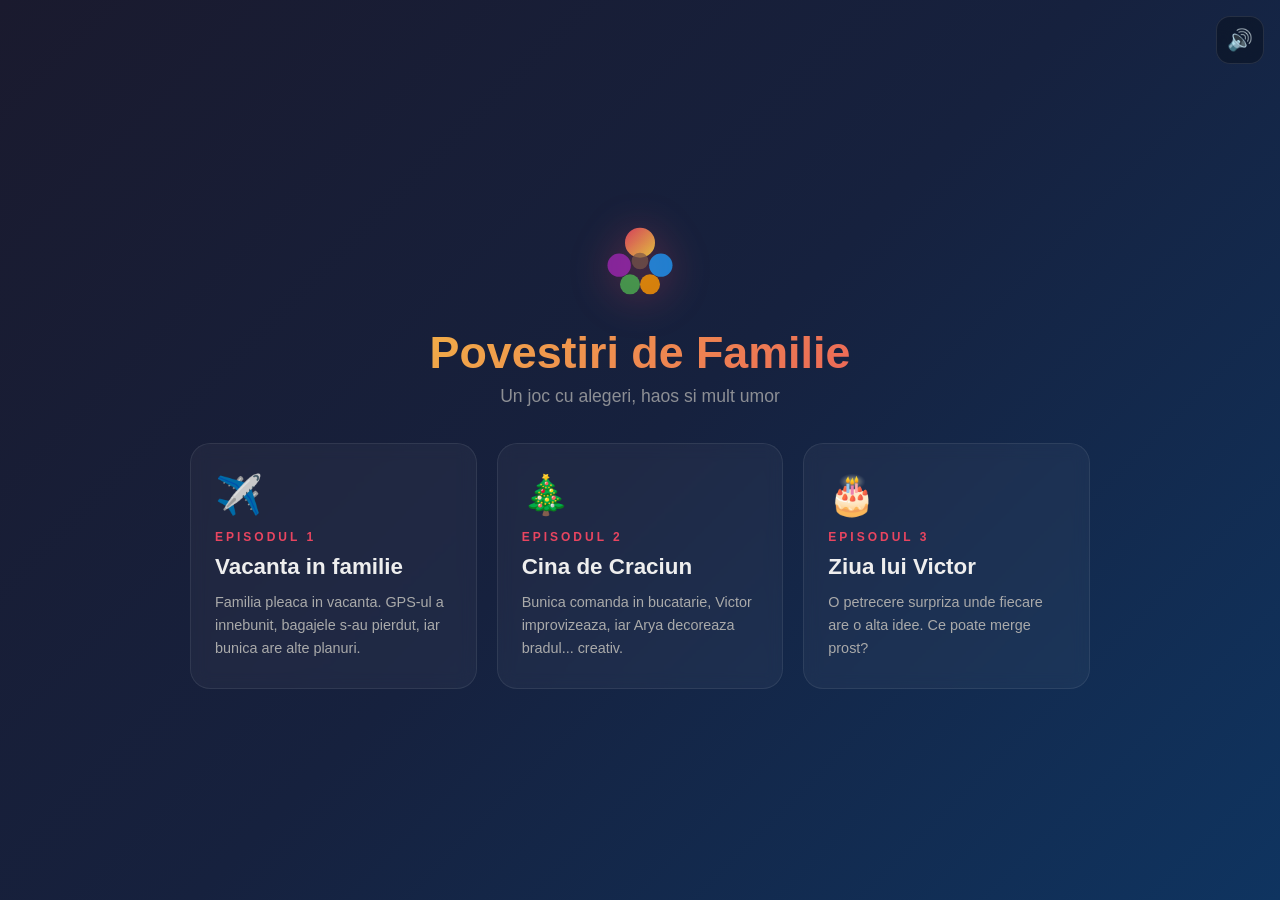
==== index.html @ 25bf32b1 "feat: major UI upgrade - animations, sound effects, particles - Web Audio API sound system (typewrit" ====
<!DOCTYPE html>
<html lang="ro">
<head>
    <meta charset="UTF-8">
    <meta name="viewport" content="width=device-width, initial-scale=1.0, viewport-fit=cover">
    <meta name="apple-mobile-web-app-capable" content="yes">
    <meta name="apple-mobile-web-app-status-bar-style" content="black-translucent">
    <meta name="apple-mobile-web-app-title" content="Povestiri de Familie">
    <meta name="theme-color" content="#1a1a2e">
    <title>Povestiri de Familie</title>
    <link rel="manifest" href="manifest.json">
    <link rel="apple-touch-icon" href="assets/icons/icon-192.png">
    <link rel="stylesheet" href="css/main.css">
    <link rel="stylesheet" href="css/menu.css">
    <link rel="stylesheet" href="css/novel.css">
    <link rel="stylesheet" href="css/transitions.css">
</head>
<body>
    <!-- Particule animate fundal -->
    <canvas id="particles-canvas"></canvas>

    <!-- Ecran: Meniu Principal -->
    <div id="screen-menu" class="screen active">
        <div class="menu-container">
            <div class="logo-area">
                <div class="logo-icon">
                    <svg viewBox="0 0 120 120" class="logo-svg">
                        <defs>
                            <linearGradient id="logoGrad" x1="0%" y1="0%" x2="100%" y2="100%">
                                <stop offset="0%" style="stop-color:#e94560"/>
                                <stop offset="100%" style="stop-color:#f4d03f"/>
                            </linearGradient>
                        </defs>
                        <circle cx="60" cy="38" r="18" fill="url(#logoGrad)" opacity="0.9"/>
                        <circle cx="35" cy="65" r="14" fill="#9C27B0" opacity="0.8"/>
                        <circle cx="85" cy="65" r="14" fill="#2196F3" opacity="0.8"/>
                        <circle cx="48" cy="88" r="12" fill="#4CAF50" opacity="0.8"/>
                        <circle cx="72" cy="88" r="12" fill="#FF9800" opacity="0.8"/>
                        <circle cx="60" cy="60" r="10" fill="#795548" opacity="0.7"/>
                    </svg>
                </div>
                <h1 class="game-title">Povestiri de Familie</h1>
                <p class="game-subtitle">Un joc cu alegeri, haos si mult umor</p>
            </div>
            <div class="episode-grid" id="episode-grid"></div>
            <button id="btn-sound-toggle" class="sound-toggle" aria-label="Sunet on/off">
                <span class="sound-on">&#128266;</span>
                <span class="sound-off" style="display:none">&#128263;</span>
            </button>
        </div>
    </div>

    <!-- Ecran: Joc Visual Novel -->
    <div id="screen-game" class="screen">
        <div id="game-container">
            <div id="bg-layer"></div>
            <div id="bg-layer-next"></div>
            <div id="bg-particles"></div>
            <div id="characters-layer">
                <div id="character-left" class="character-portrait"></div>
                <div id="character-right" class="character-portrait"></div>
            </div>
            <div id="dialogue-box">
                <div id="dialogue-inner">
                    <div id="speaker-name"></div>
                    <div id="dialogue-text"></div>
                    <div id="tap-indicator">
                        <span class="tap-arrow">&#9660;</span> Apasa pentru a continua
                    </div>
                    <div id="choices-container"></div>
                </div>
            </div>
            <button id="btn-menu" class="btn-overlay" aria-label="Inapoi la meniu">
                <svg viewBox="0 0 24 24" width="22" height="22" fill="white">
                    <path d="M3 18h18v-2H3v2zm0-5h18v-2H3v2zm0-7v2h18V6H3z"/>
                </svg>
            </button>
        </div>
    </div>

    <!-- Ecran: Final Episod -->
    <div id="screen-ending" class="screen">
        <div class="ending-container">
            <div id="ending-confetti"></div>
            <div id="ending-badge"></div>
            <h2 id="ending-title"></h2>
            <p id="ending-description"></p>
            <div class="ending-stats" id="ending-stats"></div>
            <div class="ending-buttons">
                <button id="btn-replay" class="btn-primary btn-glow">Joaca din nou</button>
                <button id="btn-back-menu" class="btn-secondary">Inapoi la meniu</button>
            </div>
        </div>
    </div>

    <script src="js/sound.js"></script>
    <script src="js/particles.js"></script>
    <script src="js/characters.js"></script>
    <script src="js/engine.js"></script>
    <script src="js/ui.js"></script>
    <script src="js/save.js"></script>
    <script src="js/app.js"></script>
</body>
</html>
---- css/main.css ----
*, *::before, *::after {
    margin: 0;
    padding: 0;
    box-sizing: border-box;
}

:root {
    --color-bg: #1a1a2e;
    --color-surface: #16213e;
    --color-accent: #e94560;
    --color-text: #eee;
    --color-text-dim: #aaa;
    --color-gold: #f4d03f;
    --safe-top: env(safe-area-inset-top, 0px);
    --safe-bottom: env(safe-area-inset-bottom, 0px);
    --safe-left: env(safe-area-inset-left, 0px);
    --safe-right: env(safe-area-inset-right, 0px);
}

html, body {
    width: 100%;
    height: 100%;
    overflow: hidden;
    font-family: -apple-system, BlinkMacSystemFont, 'Segoe UI', Roboto, sans-serif;
    background: var(--color-bg);
    color: var(--color-text);
    -webkit-touch-callout: none;
    -webkit-user-select: none;
    user-select: none;
    touch-action: manipulation;
}

#particles-canvas {
    position: fixed;
    top: 0;
    left: 0;
    width: 100%;
    height: 100%;
    pointer-events: none;
    z-index: 0;
}

.screen {
    display: none;
    position: fixed;
    top: 0;
    left: 0;
    width: 100%;
    height: 100%;
    z-index: 1;
}

.screen.active {
    display: flex;
}

.btn-primary {
    background: linear-gradient(135deg, var(--color-accent), #c0392b);
    color: white;
    border: none;
    padding: 16px 40px;
    border-radius: 14px;
    font-size: 1.1rem;
    font-weight: 600;
    cursor: pointer;
    touch-action: manipulation;
    transition: transform 0.2s cubic-bezier(0.34, 1.56, 0.64, 1), box-shadow 0.2s;
    min-height: 52px;
    box-shadow: 0 4px 15px rgba(233, 69, 96, 0.3);
    position: relative;
    overflow: hidden;
}

.btn-primary::after {
    content: '';
    position: absolute;
    top: -50%;
    left: -50%;
    width: 200%;
    height: 200%;
    background: linear-gradient(45deg, transparent 40%, rgba(255,255,255,0.15) 50%, transparent 60%);
    transition: transform 0.5s;
    transform: translateX(-100%);
}

.btn-primary:active {
    transform: scale(0.95);
    box-shadow: 0 2px 8px rgba(233, 69, 96, 0.4);
}

.btn-primary:active::after {
    transform: translateX(100%);
}

.btn-glow {
    animation: btnGlow 2s ease-in-out infinite;
}

@keyframes btnGlow {
    0%, 100% { box-shadow: 0 4px 15px rgba(233, 69, 96, 0.3); }
    50% { box-shadow: 0 4px 30px rgba(233, 69, 96, 0.6), 0 0 60px rgba(233, 69, 96, 0.2); }
}

.btn-secondary {
    background: rgba(255, 255, 255, 0.05);
    color: var(--color-text-dim);
    border: 2px solid rgba(255, 255, 255, 0.15);
    padding: 14px 36px;
    border-radius: 14px;
    font-size: 1rem;
    cursor: pointer;
    touch-action: manipulation;
    transition: transform 0.2s, background 0.2s, border-color 0.2s;
    min-height: 52px;
    backdrop-filter: blur(4px);
    -webkit-backdrop-filter: blur(4px);
}

.btn-secondary:active {
    transform: scale(0.95);
    background: rgba(255, 255, 255, 0.1);
    border-color: rgba(255, 255, 255, 0.3);
}

.btn-overlay {
    position: absolute;
    top: calc(16px + var(--safe-top));
    left: calc(16px + var(--safe-left));
    background: rgba(0, 0, 0, 0.4);
    color: white;
    border: 1px solid rgba(255, 255, 255, 0.1);
    width: 48px;
    height: 48px;
    border-radius: 14px;
    display: flex;
    align-items: center;
    justify-content: center;
    cursor: pointer;
    touch-action: manipulation;
    z-index: 100;
    backdrop-filter: blur(12px);
    -webkit-backdrop-filter: blur(12px);
    transition: transform 0.2s, background 0.2s;
}

.btn-overlay:active {
    transform: scale(0.9);
    background: rgba(0, 0, 0, 0.6);
}

.sound-toggle {
    position: fixed;
    top: calc(16px + var(--safe-top));
    right: calc(16px + var(--safe-right));
    background: rgba(0, 0, 0, 0.3);
    border: 1px solid rgba(255, 255, 255, 0.1);
    color: white;
    width: 48px;
    height: 48px;
    border-radius: 14px;
    font-size: 1.3rem;
    cursor: pointer;
    touch-action: manipulation;
    z-index: 200;
    backdrop-filter: blur(12px);
    -webkit-backdrop-filter: blur(12px);
    transition: transform 0.2s;
    display: flex;
    align-items: center;
    justify-content: center;
}

.sound-toggle:active {
    transform: scale(0.9);
}
---- css/menu.css ----
#screen-menu {
    align-items: center;
    justify-content: center;
    background: linear-gradient(135deg, #1a1a2e 0%, #16213e 50%, #0f3460 100%);
    padding: var(--safe-top) var(--safe-right) var(--safe-bottom) var(--safe-left);
    overflow-y: auto;
}

.menu-container {
    text-align: center;
    width: 100%;
    max-width: 960px;
    padding: 30px 20px;
}

.logo-area {
    margin-bottom: 36px;
}

.logo-icon {
    width: 100px;
    height: 100px;
    margin: 0 auto 16px;
    animation: logoFloat 4s ease-in-out infinite;
}

.logo-svg {
    width: 100%;
    height: 100%;
    filter: drop-shadow(0 4px 20px rgba(233, 69, 96, 0.4));
}

.logo-svg circle {
    animation: logoPulse 3s ease-in-out infinite;
}

.logo-svg circle:nth-child(2) { animation-delay: 0.3s; }
.logo-svg circle:nth-child(3) { animation-delay: 0.6s; }
.logo-svg circle:nth-child(4) { animation-delay: 0.9s; }
.logo-svg circle:nth-child(5) { animation-delay: 1.2s; }
.logo-svg circle:nth-child(6) { animation-delay: 1.5s; }

@keyframes logoFloat {
    0%, 100% { transform: translateY(0); }
    50% { transform: translateY(-8px); }
}

@keyframes logoPulse {
    0%, 100% { transform: scale(1); }
    50% { transform: scale(1.08); }
}

.game-title {
    font-size: 2.8rem;
    font-weight: 800;
    background: linear-gradient(135deg, var(--color-gold), var(--color-accent), #ff6b9d);
    background-size: 200% 200%;
    -webkit-background-clip: text;
    -webkit-text-fill-color: transparent;
    background-clip: text;
    margin-bottom: 8px;
    animation: titleShimmer 4s ease-in-out infinite;
}

@keyframes titleShimmer {
    0%, 100% { background-position: 0% 50%; }
    50% { background-position: 100% 50%; }
}

.game-subtitle {
    color: var(--color-text-dim);
    font-size: 1.1rem;
    margin-bottom: 0;
    opacity: 0.8;
}

.episode-grid {
    display: grid;
    grid-template-columns: repeat(auto-fit, minmax(270px, 1fr));
    gap: 20px;
    padding: 0 10px;
}

.episode-card {
    background: rgba(255, 255, 255, 0.04);
    border: 1px solid rgba(255, 255, 255, 0.08);
    border-radius: 20px;
    padding: 28px 24px;
    text-align: left;
    cursor: pointer;
    touch-action: manipulation;
    transition: transform 0.3s cubic-bezier(0.34, 1.56, 0.64, 1),
                border-color 0.3s, background 0.3s, box-shadow 0.3s;
    position: relative;
    overflow: hidden;
    backdrop-filter: blur(8px);
    -webkit-backdrop-filter: blur(8px);
}

.episode-card::before {
    content: '';
    position: absolute;
    top: 0;
    left: 0;
    right: 0;
    height: 3px;
    background: linear-gradient(90deg, var(--color-accent), var(--color-gold));
    opacity: 0;
    transition: opacity 0.3s;
}

.episode-card:active {
    transform: scale(0.97);
}

.episode-card:hover {
    border-color: rgba(233, 69, 96, 0.4);
    background: rgba(255, 255, 255, 0.08);
    box-shadow: 0 8px 32px rgba(233, 69, 96, 0.15);
}

.episode-card:hover::before {
    opacity: 1;
}

.episode-card .episode-icon {
    font-size: 2.4rem;
    margin-bottom: 12px;
    display: block;
}

.episode-card .episode-number {
    font-size: 0.75rem;
    text-transform: uppercase;
    letter-spacing: 3px;
    color: var(--color-accent);
    margin-bottom: 8px;
    font-weight: 600;
}

.episode-card .episode-title {
    font-size: 1.4rem;
    font-weight: 700;
    margin-bottom: 10px;
    line-height: 1.3;
}

.episode-card .episode-desc {
    font-size: 0.9rem;
    color: var(--color-text-dim);
    line-height: 1.6;
}

.episode-card .episode-status {
    margin-top: 16px;
    font-size: 0.85rem;
    font-weight: 600;
    display: flex;
    align-items: center;
    gap: 6px;
}

.episode-card .episode-status.continue {
    color: var(--color-accent);
}

.episode-card .episode-status.completed {
    color: var(--color-gold);
}

.episode-card.completed {
    border-color: rgba(244, 208, 63, 0.2);
}

.episode-card.completed::before {
    opacity: 0.5;
    background: linear-gradient(90deg, var(--color-gold), #27ae60);
}
---- css/novel.css ----
#screen-game {
    display: none;
}

#screen-game.active {
    display: block;
}

#game-container {
    position: relative;
    width: 100%;
    height: 100%;
    overflow: hidden;
}

/* Background layers */
#bg-layer, #bg-layer-next {
    position: absolute;
    top: 0;
    left: 0;
    width: 100%;
    height: 100%;
    transition: opacity 0.8s ease;
}

#bg-layer-next {
    opacity: 0;
}

#bg-particles {
    position: absolute;
    top: 0;
    left: 0;
    width: 100%;
    height: 100%;
    pointer-events: none;
    overflow: hidden;
}

.bg-particle {
    position: absolute;
    border-radius: 50%;
    background: rgba(255, 255, 255, 0.08);
    animation: floatParticle linear infinite;
}

@keyframes floatParticle {
    0% { transform: translateY(100vh) rotate(0deg); opacity: 0; }
    10% { opacity: 1; }
    90% { opacity: 1; }
    100% { transform: translateY(-20vh) rotate(360deg); opacity: 0; }
}

/* Characters */
#characters-layer {
    position: absolute;
    top: 0;
    left: 0;
    width: 100%;
    height: 60%;
    display: flex;
    align-items: flex-end;
    justify-content: center;
    gap: 50px;
    padding: 0 60px;
    padding-top: var(--safe-top);
}

.character-portrait {
    display: flex;
    flex-direction: column;
    align-items: center;
    gap: 10px;
    opacity: 0;
    transform: translateY(30px) scale(0.9);
    transition: opacity 0.5s ease, transform 0.5s cubic-bezier(0.34, 1.56, 0.64, 1);
}

.character-portrait.visible {
    opacity: 1;
    transform: translateY(0) scale(1);
}

.character-portrait.speaking {
    animation: speakBounce 0.4s ease;
}

@keyframes speakBounce {
    0%, 100% { transform: translateY(0) scale(1); }
    50% { transform: translateY(-8px) scale(1.05); }
}

.character-portrait .avatar {
    width: 110px;
    height: 110px;
    border-radius: 50%;
    display: flex;
    align-items: center;
    justify-content: center;
    font-size: 3.5rem;
    border: 4px solid rgba(255, 255, 255, 0.3);
    background: rgba(0, 0, 0, 0.3);
    backdrop-filter: blur(12px);
    -webkit-backdrop-filter: blur(12px);
    box-shadow: 0 8px 32px rgba(0, 0, 0, 0.3);
    transition: border-color 0.3s, box-shadow 0.3s, transform 0.3s;
    position: relative;
}

.character-portrait .avatar::after {
    content: '';
    position: absolute;
    inset: -6px;
    border-radius: 50%;
    border: 2px solid transparent;
    transition: border-color 0.3s;
}

.character-portrait.active-speaker .avatar {
    border-color: var(--speaker-color, #e94560);
    box-shadow: 0 8px 32px rgba(0, 0, 0, 0.3),
                0 0 20px var(--speaker-glow, rgba(233, 69, 96, 0.3));
    transform: scale(1.08);
}

.character-portrait.active-speaker .avatar::after {
    border-color: var(--speaker-color, #e94560);
    animation: speakerRing 2s ease-in-out infinite;
}

@keyframes speakerRing {
    0%, 100% { transform: scale(1); opacity: 0.5; }
    50% { transform: scale(1.1); opacity: 0.2; }
}

.character-portrait .char-name {
    font-size: 0.8rem;
    font-weight: 700;
    color: rgba(255, 255, 255, 0.9);
    text-shadow: 0 2px 8px rgba(0, 0, 0, 0.8);
    padding: 3px 10px;
    border-radius: 8px;
    background: rgba(0, 0, 0, 0.3);
    backdrop-filter: blur(4px);
    -webkit-backdrop-filter: blur(4px);
}

/* Dialogue Box */
#dialogue-box {
    position: absolute;
    bottom: 0;
    left: 0;
    width: 100%;
    min-height: 32%;
    background: linear-gradient(180deg,
        rgba(0, 0, 0, 0) 0%,
        rgba(10, 10, 30, 0.8) 12%,
        rgba(10, 10, 30, 0.95) 100%);
    padding: 40px 0 0 0;
    display: flex;
    flex-direction: column;
    justify-content: flex-end;
}

#dialogue-inner {
    padding: 0 40px calc(28px + var(--safe-bottom)) 40px;
}

#speaker-name {
    display: inline-block;
    padding: 8px 18px;
    border-radius: 10px 10px 10px 2px;
    font-size: 0.95rem;
    font-weight: 700;
    margin-bottom: 14px;
    align-self: flex-start;
    letter-spacing: 0.5px;
    box-shadow: 0 4px 12px rgba(0, 0, 0, 0.3);
    animation: speakerAppear 0.3s cubic-bezier(0.34, 1.56, 0.64, 1);
}

@keyframes speakerAppear {
    from { transform: translateX(-10px) scale(0.9); opacity: 0; }
    to { transform: translateX(0) scale(1); opacity: 1; }
}

#dialogue-text {
    font-size: 1.2rem;
    line-height: 1.8;
    color: var(--color-text);
    min-height: 3.5em;
    cursor: pointer;
    text-shadow: 0 1px 2px rgba(0, 0, 0, 0.3);
}

#tap-indicator {
    font-size: 0.8rem;
    color: rgba(255, 255, 255, 0.35);
    margin-top: 14px;
    display: flex;
    align-items: center;
    gap: 6px;
}

.tap-arrow {
    animation: tapBounce 1.5s ease-in-out infinite;
    display: inline-block;
}

@keyframes tapBounce {
    0%, 100% { transform: translateY(0); }
    50% { transform: translateY(4px); }
}

#tap-indicator.hidden {
    display: none;
}

/* Choices */
#choices-container {
    display: flex;
    flex-direction: column;
    gap: 12px;
    margin-top: 18px;
}

#choices-container.hidden {
    display: none;
}

.choice-btn {
    background: rgba(233, 69, 96, 0.08);
    border: 2px solid rgba(233, 69, 96, 0.4);
    color: var(--color-text);
    padding: 16px 22px;
    border-radius: 14px;
    font-size: 1rem;
    text-align: left;
    cursor: pointer;
    touch-action: manipulation;
    transition: all 0.3s cubic-bezier(0.34, 1.56, 0.64, 1);
    min-height: 52px;
    line-height: 1.5;
    position: relative;
    overflow: hidden;
    backdrop-filter: blur(4px);
    -webkit-backdrop-filter: blur(4px);
}

.choice-btn::before {
    content: '';
    position: absolute;
    left: 0;
    top: 0;
    bottom: 0;
    width: 3px;
    background: var(--color-accent);
    transform: scaleY(0);
    transition: transform 0.3s;
}

.choice-btn:active {
    background: rgba(233, 69, 96, 0.25);
    border-color: var(--color-accent);
    transform: scale(0.98);
}

.choice-btn:active::before {
    transform: scaleY(1);
}

/* Ending Screen */
#screen-ending {
    align-items: center;
    justify-content: center;
    background: linear-gradient(135deg, #1a1a2e 0%, #0f3460 100%);
    padding: var(--safe-top) var(--safe-right) var(--safe-bottom) var(--safe-left);
}

.ending-container {
    text-align: center;
    padding: 40px;
    max-width: 600px;
    position: relative;
}

#ending-confetti {
    position: fixed;
    top: 0;
    left: 0;
    width: 100%;
    height: 100%;
    pointer-events: none;
    z-index: 0;
    overflow: hidden;
}

.confetti-piece {
    position: absolute;
    top: -10px;
    width: 10px;
    height: 10px;
    border-radius: 2px;
    animation: confettiFall linear forwards;
}

@keyframes confettiFall {
    0% { transform: translateY(-10px) rotate(0deg); opacity: 1; }
    100% { transform: translateY(100vh) rotate(720deg); opacity: 0; }
}

#ending-badge {
    font-size: 5rem;
    margin-bottom: 24px;
    animation: badgePop 0.6s cubic-bezier(0.34, 1.56, 0.64, 1) forwards;
    opacity: 0;
}

@keyframes badgePop {
    from { transform: scale(0) rotate(-20deg); opacity: 0; }
    to { transform: scale(1) rotate(0deg); opacity: 1; }
}

#ending-title {
    font-size: 2.2rem;
    font-weight: 800;
    background: linear-gradient(135deg, var(--color-gold), #f39c12);
    -webkit-background-clip: text;
    -webkit-text-fill-color: transparent;
    background-clip: text;
    margin-bottom: 18px;
    animation: fadeSlideUp 0.5s ease 0.3s forwards;
    opacity: 0;
}

#ending-description {
    font-size: 1.1rem;
    line-height: 1.8;
    color: var(--color-text-dim);
    margin-bottom: 28px;
    animation: fadeSlideUp 0.5s ease 0.5s forwards;
    opacity: 0;
}

.ending-stats {
    display: flex;
    justify-content: center;
    gap: 24px;
    margin-bottom: 32px;
    animation: fadeSlideUp 0.5s ease 0.6s forwards;
    opacity: 0;
}

.stat-item {
    text-align: center;
    padding: 12px 20px;
    background: rgba(255, 255, 255, 0.05);
    border-radius: 12px;
    border: 1px solid rgba(255, 255, 255, 0.08);
}

.stat-value {
    font-size: 1.8rem;
    font-weight: 800;
    color: var(--color-gold);
}

.stat-label {
    font-size: 0.75rem;
    color: var(--color-text-dim);
    text-transform: uppercase;
    letter-spacing: 1px;
    margin-top: 4px;
}

@keyframes fadeSlideUp {
    from { transform: translateY(20px); opacity: 0; }
    to { transform: translateY(0); opacity: 1; }
}

.ending-buttons {
    display: flex;
    gap: 16px;
    justify-content: center;
    flex-wrap: wrap;
    animation: fadeSlideUp 0.5s ease 0.7s forwards;
    opacity: 0;
}

/* Responsive - Portrait */
@media (orientation: portrait) {
    #characters-layer {
        height: 50%;
        gap: 24px;
        padding: 0 30px;
    }

    .character-portrait .avatar {
        width: 85px;
        height: 85px;
        font-size: 2.6rem;
    }

    #dialogue-box {
        min-height: 40%;
    }

    #dialogue-inner {
        padding: 0 24px calc(24px + var(--safe-bottom)) 24px;
    }

    #dialogue-text {
        font-size: 1.05rem;
    }

    .game-title {
        font-size: 2.2rem;
    }

    .logo-icon {
        width: 80px;
        height: 80px;
    }
}

@keyframes pulse {
    0%, 100% { opacity: 0.4; }
    50% { opacity: 0.8; }
}
---- css/transitions.css ----
/* Scene transitions */
.fade-in {
    animation: fadeIn 0.5s ease forwards;
}

.fade-out {
    animation: fadeOut 0.4s ease forwards;
}

.slide-in-left {
    animation: slideInLeft 0.5s cubic-bezier(0.34, 1.56, 0.64, 1) forwards;
}

.slide-in-right {
    animation: slideInRight 0.5s cubic-bezier(0.34, 1.56, 0.64, 1) forwards;
}

.pop-in {
    animation: popIn 0.4s cubic-bezier(0.34, 1.56, 0.64, 1) forwards;
}

.choice-appear {
    opacity: 0;
    transform: translateX(-20px);
    animation: choiceSlideIn 0.4s cubic-bezier(0.34, 1.56, 0.64, 1) forwards;
}

.choice-appear:nth-child(1) { animation-delay: 0.08s; }
.choice-appear:nth-child(2) { animation-delay: 0.18s; }
.choice-appear:nth-child(3) { animation-delay: 0.28s; }

@keyframes fadeIn {
    from { opacity: 0; }
    to { opacity: 1; }
}

@keyframes fadeOut {
    from { opacity: 1; }
    to { opacity: 0; }
}

@keyframes slideInLeft {
    from { opacity: 0; transform: translateX(-50px); }
    to { opacity: 1; transform: translateX(0); }
}

@keyframes slideInRight {
    from { opacity: 0; transform: translateX(50px); }
    to { opacity: 1; transform: translateX(0); }
}

@keyframes popIn {
    from { opacity: 0; transform: scale(0.7); }
    to { opacity: 1; transform: scale(1); }
}

@keyframes choiceSlideIn {
    from { opacity: 0; transform: translateX(-20px); }
    to { opacity: 1; transform: translateX(0); }
}

/* Screen transitions */
.screen-enter {
    animation: screenEnter 0.5s cubic-bezier(0.16, 1, 0.3, 1) forwards;
}

.screen-exit {
    animation: screenExit 0.3s ease forwards;
}

@keyframes screenEnter {
    from { opacity: 0; transform: scale(0.95); }
    to { opacity: 1; transform: scale(1); }
}

@keyframes screenExit {
    from { opacity: 1; transform: scale(1); }
    to { opacity: 0; transform: scale(0.95); }
}

/* Shake animation for funny moments */
.shake {
    animation: shake 0.5s ease-in-out;
}

@keyframes shake {
    0%, 100% { transform: translateX(0); }
    20% { transform: translateX(-6px) rotate(-1deg); }
    40% { transform: translateX(6px) rotate(1deg); }
    60% { transform: translateX(-4px) rotate(-0.5deg); }
    80% { transform: translateX(4px) rotate(0.5deg); }
}
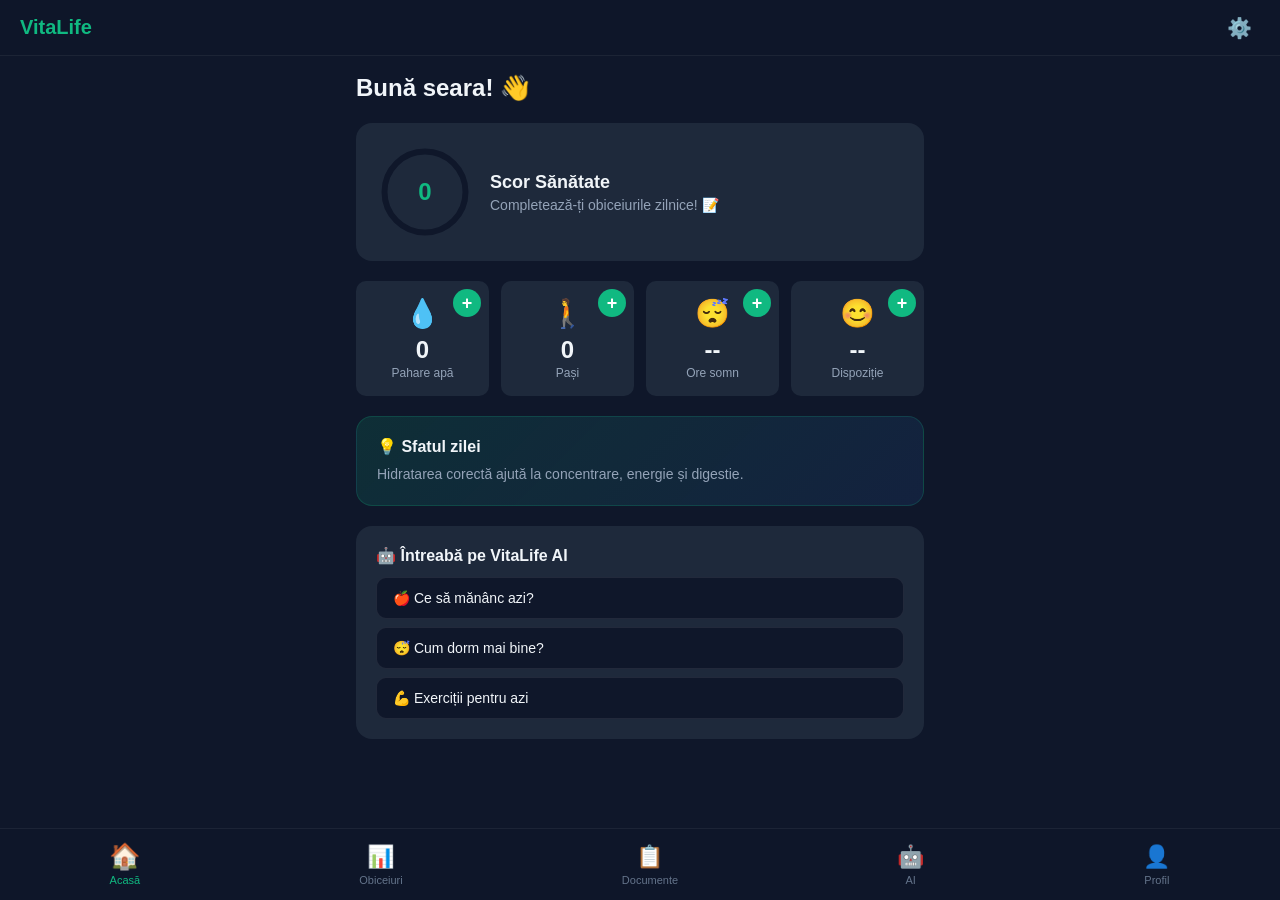
==== commit d9e79cf5: "feat: replace story game with VitaLife health PWA Complete rewrite: personal health app with AI advi" ====
--- a/index.html
+++ b/index.html
@@ -2,103 +2,470 @@
 <html lang="ro">
 <head>
     <meta charset="UTF-8">
-    <meta name="viewport" content="width=device-width, initial-scale=1.0, viewport-fit=cover">
+    <meta name="viewport" content="width=device-width, initial-scale=1.0, user-scalable=no">
+    <meta name="theme-color" content="#10b981">
     <meta name="apple-mobile-web-app-capable" content="yes">
     <meta name="apple-mobile-web-app-status-bar-style" content="black-translucent">
-    <meta name="apple-mobile-web-app-title" content="Povestiri de Familie">
-    <meta name="theme-color" content="#1a1a2e">
-    <title>Povestiri de Familie</title>
+    <title>VitaLife - Sănătatea Ta</title>
     <link rel="manifest" href="manifest.json">
-    <link rel="apple-touch-icon" href="assets/icons/icon-192.png">
-    <link rel="stylesheet" href="css/main.css">
-    <link rel="stylesheet" href="css/menu.css">
-    <link rel="stylesheet" href="css/novel.css">
-    <link rel="stylesheet" href="css/transitions.css">
+    <link rel="icon" type="image/svg+xml" href="assets/icon.svg">
+    <link rel="apple-touch-icon" href="assets/icon-192.png">
+    <link rel="stylesheet" href="css/style.css">
 </head>
 <body>
-    <!-- Particule animate fundal -->
-    <canvas id="particles-canvas"></canvas>
-
-    <!-- Ecran: Meniu Principal -->
-    <div id="screen-menu" class="screen active">
-        <div class="menu-container">
-            <div class="logo-area">
-                <div class="logo-icon">
-                    <svg viewBox="0 0 120 120" class="logo-svg">
-                        <defs>
-                            <linearGradient id="logoGrad" x1="0%" y1="0%" x2="100%" y2="100%">
-                                <stop offset="0%" style="stop-color:#e94560"/>
-                                <stop offset="100%" style="stop-color:#f4d03f"/>
-                            </linearGradient>
-                        </defs>
-                        <circle cx="60" cy="38" r="18" fill="url(#logoGrad)" opacity="0.9"/>
-                        <circle cx="35" cy="65" r="14" fill="#9C27B0" opacity="0.8"/>
-                        <circle cx="85" cy="65" r="14" fill="#2196F3" opacity="0.8"/>
-                        <circle cx="48" cy="88" r="12" fill="#4CAF50" opacity="0.8"/>
-                        <circle cx="72" cy="88" r="12" fill="#FF9800" opacity="0.8"/>
-                        <circle cx="60" cy="60" r="10" fill="#795548" opacity="0.7"/>
-                    </svg>
-                </div>
-                <h1 class="game-title">Povestiri de Familie</h1>
-                <p class="game-subtitle">Un joc cu alegeri, haos si mult umor</p>
-            </div>
-            <div class="episode-grid" id="episode-grid"></div>
-            <button id="btn-sound-toggle" class="sound-toggle" aria-label="Sunet on/off">
-                <span class="sound-on">&#128266;</span>
-                <span class="sound-off" style="display:none">&#128263;</span>
-            </button>
+    <!-- Splash Screen -->
+    <div id="splash" class="splash">
+        <div class="splash-content">
+            <div class="splash-icon">🌿</div>
+            <h1>VitaLife</h1>
+            <p>Sănătatea ta, în mâinile tale</p>
+            <div class="loader"></div>
         </div>
     </div>
 
-    <!-- Ecran: Joc Visual Novel -->
-    <div id="screen-game" class="screen">
-        <div id="game-container">
-            <div id="bg-layer"></div>
-            <div id="bg-layer-next"></div>
-            <div id="bg-particles"></div>
-            <div id="characters-layer">
-                <div id="character-left" class="character-portrait"></div>
-                <div id="character-right" class="character-portrait"></div>
-            </div>
-            <div id="dialogue-box">
-                <div id="dialogue-inner">
-                    <div id="speaker-name"></div>
-                    <div id="dialogue-text"></div>
-                    <div id="tap-indicator">
-                        <span class="tap-arrow">&#9660;</span> Apasa pentru a continua
-                    </div>
-                    <div id="choices-container"></div>
-                </div>
-            </div>
-            <button id="btn-menu" class="btn-overlay" aria-label="Inapoi la meniu">
-                <svg viewBox="0 0 24 24" width="22" height="22" fill="white">
-                    <path d="M3 18h18v-2H3v2zm0-5h18v-2H3v2zm0-7v2h18V6H3z"/>
-                </svg>
-            </button>
-        </div>
-    </div>
-
-    <!-- Ecran: Final Episod -->
-    <div id="screen-ending" class="screen">
-        <div class="ending-container">
-            <div id="ending-confetti"></div>
-            <div id="ending-badge"></div>
-            <h2 id="ending-title"></h2>
-            <p id="ending-description"></p>
-            <div class="ending-stats" id="ending-stats"></div>
-            <div class="ending-buttons">
-                <button id="btn-replay" class="btn-primary btn-glow">Joaca din nou</button>
-                <button id="btn-back-menu" class="btn-secondary">Inapoi la meniu</button>
+    <!-- Main App -->
+    <div id="app" class="app hidden">
+        <!-- Header -->
+        <header class="header">
+            <h1 id="page-title">VitaLife</h1>
+            <button id="settings-btn" class="icon-btn" aria-label="Setări">⚙️</button>
+        </header>
+
+        <!-- Pages -->
+        <main id="main-content" class="main-content">
+
+            <!-- Dashboard -->
+            <section id="page-dashboard" class="page active">
+                <div class="greeting" id="greeting"></div>
+
+                <div class="health-score-card" id="health-score-card">
+                    <div class="score-circle">
+                        <svg viewBox="0 0 120 120">
+                            <circle cx="60" cy="60" r="54" class="score-bg"/>
+                            <circle cx="60" cy="60" r="54" class="score-fill" id="score-circle"/>
+                        </svg>
+                        <span class="score-value" id="score-value">--</span>
+                    </div>
+                    <div class="score-info">
+                        <h3>Scor Sănătate</h3>
+                        <p id="score-message">Completează-ți profilul pentru a primi scorul</p>
+                    </div>
+                </div>
+
+                <div class="quick-stats" id="quick-stats">
+                    <div class="stat-card" data-type="water">
+                        <span class="stat-icon">💧</span>
+                        <span class="stat-value" id="stat-water">0</span>
+                        <span class="stat-label">Pahare apă</span>
+                        <button class="stat-add" data-action="add-water">+</button>
+                    </div>
+                    <div class="stat-card" data-type="steps">
+                        <span class="stat-icon">🚶</span>
+                        <span class="stat-value" id="stat-steps">0</span>
+                        <span class="stat-label">Pași</span>
+                        <button class="stat-add" data-action="add-steps">+</button>
+                    </div>
+                    <div class="stat-card" data-type="sleep">
+                        <span class="stat-icon">😴</span>
+                        <span class="stat-value" id="stat-sleep">--</span>
+                        <span class="stat-label">Ore somn</span>
+                        <button class="stat-add" data-action="add-sleep">+</button>
+                    </div>
+                    <div class="stat-card" data-type="mood">
+                        <span class="stat-icon">😊</span>
+                        <span class="stat-value" id="stat-mood">--</span>
+                        <span class="stat-label">Dispoziție</span>
+                        <button class="stat-add" data-action="add-mood">+</button>
+                    </div>
+                </div>
+
+                <div class="daily-tip" id="daily-tip">
+                    <h3>💡 Sfatul zilei</h3>
+                    <p id="tip-text">Încarcă-ți profilul pentru sfaturi personalizate!</p>
+                </div>
+
+                <div class="ai-quick" id="ai-quick">
+                    <h3>🤖 Întreabă pe VitaLife AI</h3>
+                    <div class="quick-questions">
+                        <button class="quick-q" data-q="Ce ar trebui să mănânc azi?">🍎 Ce să mănânc azi?</button>
+                        <button class="quick-q" data-q="Cum pot dormi mai bine?">😴 Cum dorm mai bine?</button>
+                        <button class="quick-q" data-q="Dă-mi un plan de exerciții pentru azi">💪 Exerciții pentru azi</button>
+                    </div>
+                </div>
+            </section>
+
+            <!-- Profile -->
+            <section id="page-profile" class="page">
+                <h2>Profilul Meu de Sănătate</h2>
+
+                <form id="profile-form" class="form">
+                    <div class="form-group">
+                        <label for="profile-name">Nume</label>
+                        <input type="text" id="profile-name" placeholder="Numele tău">
+                    </div>
+                    <div class="form-row">
+                        <div class="form-group">
+                            <label for="profile-age">Vârstă</label>
+                            <input type="number" id="profile-age" placeholder="30" min="1" max="120">
+                        </div>
+                        <div class="form-group">
+                            <label for="profile-sex">Sex</label>
+                            <select id="profile-sex">
+                                <option value="">Selectează</option>
+                                <option value="M">Masculin</option>
+                                <option value="F">Feminin</option>
+                            </select>
+                        </div>
+                    </div>
+                    <div class="form-row">
+                        <div class="form-group">
+                            <label for="profile-height">Înălțime (cm)</label>
+                            <input type="number" id="profile-height" placeholder="175" min="50" max="250">
+                        </div>
+                        <div class="form-group">
+                            <label for="profile-weight">Greutate (kg)</label>
+                            <input type="number" id="profile-weight" placeholder="75" min="20" max="300" step="0.1">
+                        </div>
+                    </div>
+
+                    <div class="form-group">
+                        <label>Condiții medicale</label>
+                        <div class="tags-input" id="conditions-tags">
+                            <input type="text" id="condition-input" placeholder="ex: diabet, hipertensiune...">
+                            <button type="button" id="add-condition" class="tag-add">+</button>
+                        </div>
+                        <div class="tags-list" id="conditions-list"></div>
+                    </div>
+
+                    <div class="form-group">
+                        <label>Alergii</label>
+                        <div class="tags-input" id="allergies-tags">
+                            <input type="text" id="allergy-input" placeholder="ex: gluten, lactate...">
+                            <button type="button" id="add-allergy" class="tag-add">+</button>
+                        </div>
+                        <div class="tags-list" id="allergies-list"></div>
+                    </div>
+
+                    <div class="form-group">
+                        <label>Medicamente curente</label>
+                        <div class="tags-input" id="meds-tags">
+                            <input type="text" id="med-input" placeholder="ex: metformin, aspirin...">
+                            <button type="button" id="add-med" class="tag-add">+</button>
+                        </div>
+                        <div class="tags-list" id="meds-list"></div>
+                    </div>
+
+                    <div class="form-group">
+                        <label for="profile-activity">Nivel activitate</label>
+                        <select id="profile-activity">
+                            <option value="">Selectează</option>
+                            <option value="sedentary">Sedentar</option>
+                            <option value="light">Ușor activ</option>
+                            <option value="moderate">Moderat activ</option>
+                            <option value="active">Activ</option>
+                            <option value="very-active">Foarte activ</option>
+                        </select>
+                    </div>
+
+                    <div class="form-group">
+                        <label for="profile-goal">Obiectiv principal</label>
+                        <select id="profile-goal">
+                            <option value="">Selectează</option>
+                            <option value="lose-weight">Pierdere în greutate</option>
+                            <option value="gain-weight">Creștere în greutate</option>
+                            <option value="maintain">Menținere</option>
+                            <option value="muscle">Creștere masă musculară</option>
+                            <option value="health">Sănătate generală</option>
+                            <option value="energy">Mai multă energie</option>
+                        </select>
+                    </div>
+
+                    <div class="form-group">
+                        <label for="profile-notes">Note adiționale</label>
+                        <textarea id="profile-notes" rows="3" placeholder="Alte informații relevante despre sănătatea ta..."></textarea>
+                    </div>
+
+                    <button type="submit" class="btn btn-primary">💾 Salvează Profilul</button>
+                </form>
+            </section>
+
+            <!-- Habits -->
+            <section id="page-habits" class="page">
+                <h2>Obiceiuri Zilnice</h2>
+
+                <div class="date-nav">
+                    <button id="prev-day" class="icon-btn">◀</button>
+                    <span id="current-date"></span>
+                    <button id="next-day" class="icon-btn">▶</button>
+                </div>
+
+                <div class="habits-grid">
+                    <!-- Water -->
+                    <div class="habit-card">
+                        <div class="habit-header">
+                            <span>💧 Apă</span>
+                            <span id="habit-water-count">0 / 8 pahare</span>
+                        </div>
+                        <div class="habit-progress">
+                            <div class="progress-bar" id="water-progress"></div>
+                        </div>
+                        <div class="habit-controls">
+                            <button class="habit-btn" data-habit="water" data-action="remove">−</button>
+                            <span class="habit-value" id="habit-water-val">0</span>
+                            <button class="habit-btn" data-habit="water" data-action="add">+</button>
+                        </div>
+                    </div>
+
+                    <!-- Steps -->
+                    <div class="habit-card">
+                        <div class="habit-header">
+                            <span>🚶 Pași</span>
+                            <span id="habit-steps-count">0 / 10000</span>
+                        </div>
+                        <div class="habit-progress">
+                            <div class="progress-bar" id="steps-progress"></div>
+                        </div>
+                        <div class="habit-controls">
+                            <input type="number" id="steps-input" placeholder="Nr. pași" min="0" class="habit-input">
+                            <button class="habit-btn-save" data-habit="steps">✓</button>
+                        </div>
+                    </div>
+
+                    <!-- Sleep -->
+                    <div class="habit-card">
+                        <div class="habit-header">
+                            <span>😴 Somn</span>
+                            <span id="habit-sleep-count">-- ore</span>
+                        </div>
+                        <div class="habit-progress">
+                            <div class="progress-bar" id="sleep-progress"></div>
+                        </div>
+                        <div class="habit-controls">
+                            <input type="number" id="sleep-input" placeholder="Ore" min="0" max="24" step="0.5" class="habit-input">
+                            <button class="habit-btn-save" data-habit="sleep">✓</button>
+                        </div>
+                    </div>
+
+                    <!-- Meals -->
+                    <div class="habit-card">
+                        <div class="habit-header">
+                            <span>🍽️ Mese</span>
+                            <span id="habit-meals-count">0 / 3</span>
+                        </div>
+                        <div class="meals-list" id="meals-list"></div>
+                        <button class="btn btn-small" id="add-meal-btn">+ Adaugă masă</button>
+                    </div>
+
+                    <!-- Exercise -->
+                    <div class="habit-card">
+                        <div class="habit-header">
+                            <span>💪 Exerciții</span>
+                            <span id="habit-exercise-count">0 min</span>
+                        </div>
+                        <div class="habit-controls">
+                            <input type="number" id="exercise-input" placeholder="Minute" min="0" class="habit-input">
+                            <select id="exercise-type" class="habit-input">
+                                <option value="cardio">Cardio</option>
+                                <option value="strength">Forță</option>
+                                <option value="flexibility">Flexibilitate</option>
+                                <option value="walking">Plimbare</option>
+                            </select>
+                            <button class="habit-btn-save" data-habit="exercise">✓</button>
+                        </div>
+                    </div>
+
+                    <!-- Mood -->
+                    <div class="habit-card">
+                        <div class="habit-header">
+                            <span>🧠 Dispoziție</span>
+                        </div>
+                        <div class="mood-selector">
+                            <button class="mood-btn" data-mood="1">😢</button>
+                            <button class="mood-btn" data-mood="2">😕</button>
+                            <button class="mood-btn" data-mood="3">😐</button>
+                            <button class="mood-btn" data-mood="4">😊</button>
+                            <button class="mood-btn" data-mood="5">😄</button>
+                        </div>
+                    </div>
+                </div>
+            </section>
+
+            <!-- Documents -->
+            <section id="page-documents" class="page">
+                <h2>Documente Medicale</h2>
+
+                <div class="upload-area" id="upload-area">
+                    <div class="upload-icon">📄</div>
+                    <p>Trage fișiere aici sau apasă pentru a încărca</p>
+                    <p class="upload-hint">PDF, imagini, documente text</p>
+                    <input type="file" id="file-input" multiple accept=".pdf,.jpg,.jpeg,.png,.doc,.docx,.txt" hidden>
+                </div>
+
+                <div class="documents-list" id="documents-list">
+                    <p class="empty-state">Niciun document încărcat încă</p>
+                </div>
+            </section>
+
+            <!-- AI Chat -->
+            <section id="page-ai" class="page">
+                <h2>VitaLife AI Advisor</h2>
+
+                <div class="ai-chat" id="ai-chat">
+                    <div class="chat-messages" id="chat-messages">
+                        <div class="message bot">
+                            <div class="message-content">
+                                Bună! Sunt asistentul tău VitaLife AI. 🌿<br><br>
+                                Pot să te ajut cu:
+                                <ul>
+                                    <li>Sfaturi personalizate de nutriție</li>
+                                    <li>Plan de exerciții</li>
+                                    <li>Interpretarea obiceiurilor tale</li>
+                                    <li>Răspunsuri la întrebări despre sănătate</li>
+                                </ul>
+                                Ce te interesează?
+                            </div>
+                        </div>
+                    </div>
+                    <div class="chat-input-area">
+                        <textarea id="chat-input" placeholder="Scrie întrebarea ta..." rows="1"></textarea>
+                        <button id="chat-send" class="btn btn-primary">➤</button>
+                    </div>
+                </div>
+            </section>
+
+            <!-- Settings -->
+            <section id="page-settings" class="page">
+                <h2>Setări</h2>
+
+                <div class="settings-list">
+                    <div class="setting-item">
+                        <label for="api-key">OpenAI API Key</label>
+                        <div class="setting-input-row">
+                            <input type="password" id="api-key" placeholder="sk-...">
+                            <button id="save-api-key" class="btn btn-small">Salvează</button>
+                        </div>
+                        <p class="setting-hint">Cheia ta este stocată local pe dispozitiv, nu este trimisă nicăieri altundeva.</p>
+                    </div>
+
+                    <div class="setting-item">
+                        <label for="ai-model">Model AI</label>
+                        <select id="ai-model">
+                            <option value="gpt-4o-mini">GPT-4o Mini (rapid, ieftin)</option>
+                            <option value="gpt-4o">GPT-4o (avansat)</option>
+                            <option value="gpt-4.1-mini">GPT-4.1 Mini</option>
+                            <option value="gpt-4.1">GPT-4.1</option>
+                        </select>
+                    </div>
+
+                    <div class="setting-item">
+                        <label>Obiective zilnice</label>
+                        <div class="form-row">
+                            <div class="form-group">
+                                <label for="goal-water">Pahare apă</label>
+                                <input type="number" id="goal-water" value="8" min="1" max="20">
+                            </div>
+                            <div class="form-group">
+                                <label for="goal-steps">Pași</label>
+                                <input type="number" id="goal-steps" value="10000" min="1000" max="50000" step="500">
+                            </div>
+                        </div>
+                        <div class="form-row">
+                            <div class="form-group">
+                                <label for="goal-sleep">Ore somn</label>
+                                <input type="number" id="goal-sleep" value="8" min="4" max="12" step="0.5">
+                            </div>
+                            <div class="form-group">
+                                <label for="goal-exercise">Min exerciții</label>
+                                <input type="number" id="goal-exercise" value="30" min="5" max="180" step="5">
+                            </div>
+                        </div>
+                        <button id="save-goals" class="btn btn-small">Salvează obiectivele</button>
+                    </div>
+
+                    <div class="setting-item">
+                        <label>Date</label>
+                        <button id="export-data" class="btn btn-small">📥 Exportă toate datele</button>
+                        <button id="import-data" class="btn btn-small">📤 Importă date</button>
+                        <input type="file" id="import-file" accept=".json" hidden>
+                        <button id="clear-data" class="btn btn-small btn-danger">🗑️ Șterge toate datele</button>
+                    </div>
+
+                    <div class="setting-item app-info">
+                        <p>VitaLife v1.0</p>
+                        <p class="setting-hint">Toate datele sunt stocate local pe dispozitivul tău.</p>
+                    </div>
+                </div>
+            </section>
+
+        </main>
+
+        <!-- Meal Modal -->
+        <div id="meal-modal" class="modal hidden">
+            <div class="modal-content">
+                <div class="modal-header">
+                    <h3>Adaugă masă</h3>
+                    <button class="modal-close" data-close="meal-modal">&times;</button>
+                </div>
+                <form id="meal-form">
+                    <div class="form-group">
+                        <label for="meal-type">Tipul mesei</label>
+                        <select id="meal-type">
+                            <option value="breakfast">Mic dejun</option>
+                            <option value="lunch">Prânz</option>
+                            <option value="dinner">Cină</option>
+                            <option value="snack">Gustare</option>
+                        </select>
+                    </div>
+                    <div class="form-group">
+                        <label for="meal-desc">Ce ai mâncat?</label>
+                        <textarea id="meal-desc" rows="3" placeholder="Descrie ce ai mâncat..."></textarea>
+                    </div>
+                    <button type="submit" class="btn btn-primary">Salvează</button>
+                </form>
             </div>
         </div>
+
+        <!-- Document View Modal -->
+        <div id="doc-modal" class="modal hidden">
+            <div class="modal-content modal-large">
+                <div class="modal-header">
+                    <h3 id="doc-modal-title">Document</h3>
+                    <button class="modal-close" data-close="doc-modal">&times;</button>
+                </div>
+                <div id="doc-modal-body"></div>
+            </div>
+        </div>
+
+        <!-- Bottom Navigation -->
+        <nav class="bottom-nav">
+            <button class="nav-item active" data-page="dashboard">
+                <span class="nav-icon">🏠</span>
+                <span class="nav-label">Acasă</span>
+            </button>
+            <button class="nav-item" data-page="habits">
+                <span class="nav-icon">📊</span>
+                <span class="nav-label">Obiceiuri</span>
+            </button>
+            <button class="nav-item" data-page="documents">
+                <span class="nav-icon">📋</span>
+                <span class="nav-label">Documente</span>
+            </button>
+            <button class="nav-item" data-page="ai">
+                <span class="nav-icon">🤖</span>
+                <span class="nav-label">AI</span>
+            </button>
+            <button class="nav-item" data-page="profile">
+                <span class="nav-icon">👤</span>
+                <span class="nav-label">Profil</span>
+            </button>
+        </nav>
     </div>
 
-    <script src="js/sound.js"></script>
-    <script src="js/particles.js"></script>
-    <script src="js/characters.js"></script>
-    <script src="js/engine.js"></script>
-    <script src="js/ui.js"></script>
-    <script src="js/save.js"></script>
+    <script src="js/storage.js"></script>
+    <script src="js/profile.js"></script>
+    <script src="js/habits.js"></script>
+    <script src="js/documents.js"></script>
+    <script src="js/ai.js"></script>
     <script src="js/app.js"></script>
 </body>
 </html>
--- a/css/style.css
+++ b/css/style.css
@@ -0,0 +1,805 @@
+/* ===== VitaLife - Health App Styles ===== */
+
+:root {
+    --primary: #10b981;
+    --primary-dark: #059669;
+    --primary-light: #34d399;
+    --bg: #0f172a;
+    --bg-card: #1e293b;
+    --bg-card-hover: #334155;
+    --bg-input: #1e293b;
+    --text: #f1f5f9;
+    --text-muted: #94a3b8;
+    --text-dim: #64748b;
+    --danger: #ef4444;
+    --warning: #f59e0b;
+    --success: #10b981;
+    --info: #3b82f6;
+    --radius: 16px;
+    --radius-sm: 10px;
+    --shadow: 0 4px 24px rgba(0,0,0,0.3);
+    --nav-height: 72px;
+    --header-height: 56px;
+}
+
+* {
+    margin: 0;
+    padding: 0;
+    box-sizing: border-box;
+    -webkit-tap-highlight-color: transparent;
+}
+
+body {
+    font-family: -apple-system, BlinkMacSystemFont, 'Segoe UI', Roboto, sans-serif;
+    background: var(--bg);
+    color: var(--text);
+    min-height: 100dvh;
+    overflow-x: hidden;
+    -webkit-font-smoothing: antialiased;
+}
+
+.hidden { display: none !important; }
+
+/* ===== Splash Screen ===== */
+.splash {
+    position: fixed;
+    inset: 0;
+    display: flex;
+    align-items: center;
+    justify-content: center;
+    background: var(--bg);
+    z-index: 1000;
+    transition: opacity 0.5s, visibility 0.5s;
+}
+.splash.fade-out {
+    opacity: 0;
+    visibility: hidden;
+}
+.splash-content {
+    text-align: center;
+}
+.splash-icon {
+    font-size: 64px;
+    margin-bottom: 16px;
+    animation: pulse 1.5s infinite;
+}
+.splash h1 {
+    font-size: 36px;
+    font-weight: 700;
+    color: var(--primary);
+    margin-bottom: 8px;
+}
+.splash p {
+    color: var(--text-muted);
+    font-size: 16px;
+    margin-bottom: 24px;
+}
+.loader {
+    width: 40px;
+    height: 40px;
+    border: 3px solid var(--bg-card);
+    border-top-color: var(--primary);
+    border-radius: 50%;
+    animation: spin 0.8s linear infinite;
+    margin: 0 auto;
+}
+
+@keyframes spin { to { transform: rotate(360deg); } }
+@keyframes pulse { 0%,100% { transform: scale(1); } 50% { transform: scale(1.1); } }
+
+/* ===== Header ===== */
+.header {
+    position: fixed;
+    top: 0;
+    left: 0;
+    right: 0;
+    height: var(--header-height);
+    display: flex;
+    align-items: center;
+    justify-content: space-between;
+    padding: 0 20px;
+    background: rgba(15, 23, 42, 0.9);
+    backdrop-filter: blur(12px);
+    -webkit-backdrop-filter: blur(12px);
+    z-index: 100;
+    border-bottom: 1px solid rgba(255,255,255,0.06);
+}
+.header h1 {
+    font-size: 20px;
+    font-weight: 700;
+    color: var(--primary);
+}
+
+/* ===== Main Content ===== */
+.main-content {
+    padding-top: calc(var(--header-height) + 16px);
+    padding-bottom: calc(var(--nav-height) + 24px);
+    padding-left: 16px;
+    padding-right: 16px;
+    max-width: 600px;
+    margin: 0 auto;
+}
+
+.page { display: none; }
+.page.active { display: block; animation: fadeIn 0.3s ease; }
+@keyframes fadeIn { from { opacity: 0; transform: translateY(8px); } to { opacity: 1; transform: translateY(0); } }
+
+/* ===== Bottom Nav ===== */
+.bottom-nav {
+    position: fixed;
+    bottom: 0;
+    left: 0;
+    right: 0;
+    height: var(--nav-height);
+    display: flex;
+    align-items: center;
+    justify-content: space-around;
+    background: rgba(15, 23, 42, 0.95);
+    backdrop-filter: blur(12px);
+    -webkit-backdrop-filter: blur(12px);
+    border-top: 1px solid rgba(255,255,255,0.06);
+    padding-bottom: env(safe-area-inset-bottom, 0);
+    z-index: 100;
+}
+.nav-item {
+    display: flex;
+    flex-direction: column;
+    align-items: center;
+    gap: 4px;
+    background: none;
+    border: none;
+    color: var(--text-dim);
+    font-size: 11px;
+    cursor: pointer;
+    padding: 8px 12px;
+    border-radius: var(--radius-sm);
+    transition: all 0.2s;
+}
+.nav-item .nav-icon { font-size: 22px; }
+.nav-item.active {
+    color: var(--primary);
+}
+.nav-item.active .nav-icon {
+    transform: scale(1.15);
+}
+
+/* ===== Buttons ===== */
+.btn {
+    display: inline-flex;
+    align-items: center;
+    justify-content: center;
+    gap: 8px;
+    padding: 14px 24px;
+    border: none;
+    border-radius: var(--radius-sm);
+    font-size: 16px;
+    font-weight: 600;
+    cursor: pointer;
+    transition: all 0.2s;
+    width: 100%;
+}
+.btn-primary {
+    background: var(--primary);
+    color: #fff;
+}
+.btn-primary:hover { background: var(--primary-dark); }
+.btn-primary:active { transform: scale(0.98); }
+.btn-small {
+    padding: 10px 16px;
+    font-size: 14px;
+    width: auto;
+}
+.btn-danger {
+    background: rgba(239,68,68,0.15);
+    color: var(--danger);
+}
+.icon-btn {
+    background: none;
+    border: none;
+    font-size: 20px;
+    cursor: pointer;
+    padding: 8px;
+    border-radius: 50%;
+    transition: background 0.2s;
+    color: var(--text);
+}
+.icon-btn:hover { background: var(--bg-card); }
+
+/* ===== Dashboard ===== */
+.greeting {
+    font-size: 24px;
+    font-weight: 700;
+    margin-bottom: 20px;
+    line-height: 1.3;
+}
+.greeting span { color: var(--primary); }
+
+.health-score-card {
+    background: var(--bg-card);
+    border-radius: var(--radius);
+    padding: 24px;
+    display: flex;
+    align-items: center;
+    gap: 20px;
+    margin-bottom: 20px;
+}
+.score-circle {
+    position: relative;
+    width: 90px;
+    height: 90px;
+    flex-shrink: 0;
+}
+.score-circle svg { width: 100%; height: 100%; transform: rotate(-90deg); }
+.score-bg { fill: none; stroke: var(--bg); stroke-width: 8; }
+.score-fill {
+    fill: none;
+    stroke: var(--primary);
+    stroke-width: 8;
+    stroke-linecap: round;
+    stroke-dasharray: 339.292;
+    stroke-dashoffset: 339.292;
+    transition: stroke-dashoffset 1s ease;
+}
+.score-value {
+    position: absolute;
+    inset: 0;
+    display: flex;
+    align-items: center;
+    justify-content: center;
+    font-size: 24px;
+    font-weight: 700;
+    color: var(--primary);
+}
+.score-info h3 { font-size: 18px; margin-bottom: 4px; }
+.score-info p { color: var(--text-muted); font-size: 14px; }
+
+.quick-stats {
+    display: grid;
+    grid-template-columns: 1fr 1fr;
+    gap: 12px;
+    margin-bottom: 20px;
+}
+.stat-card {
+    background: var(--bg-card);
+    border-radius: var(--radius-sm);
+    padding: 16px;
+    position: relative;
+    text-align: center;
+}
+.stat-icon { font-size: 28px; display: block; margin-bottom: 6px; }
+.stat-value { font-size: 24px; font-weight: 700; display: block; }
+.stat-label { font-size: 12px; color: var(--text-muted); display: block; margin-top: 2px; }
+.stat-add {
+    position: absolute;
+    top: 8px;
+    right: 8px;
+    width: 28px;
+    height: 28px;
+    border-radius: 50%;
+    border: none;
+    background: var(--primary);
+    color: #fff;
+    font-size: 18px;
+    font-weight: 700;
+    cursor: pointer;
+    display: flex;
+    align-items: center;
+    justify-content: center;
+    transition: transform 0.15s;
+}
+.stat-add:active { transform: scale(0.9); }
+
+.daily-tip {
+    background: linear-gradient(135deg, rgba(16,185,129,0.15), rgba(59,130,246,0.1));
+    border-radius: var(--radius);
+    padding: 20px;
+    margin-bottom: 20px;
+    border: 1px solid rgba(16,185,129,0.2);
+}
+.daily-tip h3 { font-size: 16px; margin-bottom: 8px; }
+.daily-tip p { color: var(--text-muted); font-size: 14px; line-height: 1.5; }
+
+.ai-quick {
+    background: var(--bg-card);
+    border-radius: var(--radius);
+    padding: 20px;
+    margin-bottom: 20px;
+}
+.ai-quick h3 { font-size: 16px; margin-bottom: 12px; }
+.quick-questions {
+    display: flex;
+    flex-direction: column;
+    gap: 8px;
+}
+.quick-q {
+    background: var(--bg);
+    border: 1px solid rgba(255,255,255,0.08);
+    border-radius: var(--radius-sm);
+    padding: 12px 16px;
+    color: var(--text);
+    font-size: 14px;
+    cursor: pointer;
+    text-align: left;
+    transition: all 0.2s;
+}
+.quick-q:hover { border-color: var(--primary); background: rgba(16,185,129,0.05); }
+
+/* ===== Forms ===== */
+.form { margin-top: 16px; }
+.form-group {
+    margin-bottom: 16px;
+    flex: 1;
+}
+.form-group label {
+    display: block;
+    font-size: 14px;
+    font-weight: 600;
+    margin-bottom: 6px;
+    color: var(--text-muted);
+}
+.form-row {
+    display: flex;
+    gap: 12px;
+}
+input[type="text"],
+input[type="number"],
+input[type="password"],
+select,
+textarea {
+    width: 100%;
+    padding: 12px 16px;
+    background: var(--bg-input);
+    border: 1px solid rgba(255,255,255,0.1);
+    border-radius: var(--radius-sm);
+    color: var(--text);
+    font-size: 16px;
+    font-family: inherit;
+    transition: border-color 0.2s;
+}
+input:focus, select:focus, textarea:focus {
+    outline: none;
+    border-color: var(--primary);
+}
+textarea { resize: vertical; }
+
+.tags-input {
+    display: flex;
+    gap: 8px;
+}
+.tags-input input { flex: 1; }
+.tag-add {
+    width: 44px;
+    height: 44px;
+    border-radius: var(--radius-sm);
+    border: none;
+    background: var(--primary);
+    color: #fff;
+    font-size: 24px;
+    cursor: pointer;
+    flex-shrink: 0;
+}
+.tags-list {
+    display: flex;
+    flex-wrap: wrap;
+    gap: 8px;
+    margin-top: 8px;
+}
+.tag {
+    display: inline-flex;
+    align-items: center;
+    gap: 6px;
+    background: rgba(16,185,129,0.15);
+    color: var(--primary-light);
+    padding: 6px 12px;
+    border-radius: 20px;
+    font-size: 13px;
+}
+.tag-remove {
+    background: none;
+    border: none;
+    color: var(--primary-light);
+    cursor: pointer;
+    font-size: 16px;
+    padding: 0;
+    line-height: 1;
+}
+
+/* ===== Habits ===== */
+.date-nav {
+    display: flex;
+    align-items: center;
+    justify-content: center;
+    gap: 16px;
+    margin-bottom: 20px;
+    font-size: 16px;
+    font-weight: 600;
+}
+.habits-grid {
+    display: flex;
+    flex-direction: column;
+    gap: 12px;
+}
+.habit-card {
+    background: var(--bg-card);
+    border-radius: var(--radius-sm);
+    padding: 16px;
+}
+.habit-header {
+    display: flex;
+    justify-content: space-between;
+    align-items: center;
+    margin-bottom: 12px;
+    font-weight: 600;
+}
+.habit-header span:last-child {
+    color: var(--text-muted);
+    font-size: 13px;
+    font-weight: 400;
+}
+.habit-progress {
+    height: 8px;
+    background: var(--bg);
+    border-radius: 4px;
+    margin-bottom: 12px;
+    overflow: hidden;
+}
+.progress-bar {
+    height: 100%;
+    background: var(--primary);
+    border-radius: 4px;
+    transition: width 0.5s ease;
+    width: 0%;
+}
+.habit-controls {
+    display: flex;
+    align-items: center;
+    gap: 8px;
+    justify-content: center;
+}
+.habit-btn {
+    width: 40px;
+    height: 40px;
+    border-radius: 50%;
+    border: 2px solid var(--primary);
+    background: none;
+    color: var(--primary);
+    font-size: 22px;
+    cursor: pointer;
+    display: flex;
+    align-items: center;
+    justify-content: center;
+    transition: all 0.2s;
+}
+.habit-btn:active { background: var(--primary); color: #fff; }
+.habit-value {
+    font-size: 24px;
+    font-weight: 700;
+    min-width: 40px;
+    text-align: center;
+}
+.habit-input {
+    flex: 1;
+    padding: 10px 12px;
+    font-size: 14px;
+}
+.habit-btn-save {
+    width: 40px;
+    height: 40px;
+    border-radius: var(--radius-sm);
+    border: none;
+    background: var(--primary);
+    color: #fff;
+    font-size: 18px;
+    cursor: pointer;
+    flex-shrink: 0;
+}
+
+.mood-selector {
+    display: flex;
+    justify-content: space-around;
+    padding: 8px 0;
+}
+.mood-btn {
+    font-size: 32px;
+    background: none;
+    border: 2px solid transparent;
+    border-radius: 50%;
+    padding: 8px;
+    cursor: pointer;
+    transition: all 0.2s;
+}
+.mood-btn.active {
+    border-color: var(--primary);
+    background: rgba(16,185,129,0.1);
+    transform: scale(1.2);
+}
+
+.meals-list {
+    display: flex;
+    flex-direction: column;
+    gap: 8px;
+    margin-bottom: 12px;
+}
+.meal-item {
+    display: flex;
+    justify-content: space-between;
+    align-items: center;
+    background: var(--bg);
+    padding: 10px 14px;
+    border-radius: var(--radius-sm);
+    font-size: 14px;
+}
+.meal-item .meal-type {
+    font-weight: 600;
+    color: var(--primary-light);
+    font-size: 12px;
+    text-transform: uppercase;
+}
+.meal-delete {
+    background: none;
+    border: none;
+    color: var(--danger);
+    cursor: pointer;
+    font-size: 16px;
+}
+
+/* ===== Documents ===== */
+.upload-area {
+    border: 2px dashed rgba(255,255,255,0.15);
+    border-radius: var(--radius);
+    padding: 40px 20px;
+    text-align: center;
+    cursor: pointer;
+    transition: all 0.2s;
+    margin-bottom: 20px;
+}
+.upload-area:hover, .upload-area.drag-over {
+    border-color: var(--primary);
+    background: rgba(16,185,129,0.05);
+}
+.upload-icon { font-size: 48px; margin-bottom: 12px; }
+.upload-area p { color: var(--text-muted); font-size: 14px; }
+.upload-hint { font-size: 12px !important; margin-top: 4px; }
+
+.documents-list {
+    display: flex;
+    flex-direction: column;
+    gap: 10px;
+}
+.doc-item {
+    display: flex;
+    align-items: center;
+    gap: 12px;
+    background: var(--bg-card);
+    padding: 14px 16px;
+    border-radius: var(--radius-sm);
+    cursor: pointer;
+    transition: background 0.2s;
+}
+.doc-item:hover { background: var(--bg-card-hover); }
+.doc-icon { font-size: 28px; flex-shrink: 0; }
+.doc-info { flex: 1; min-width: 0; }
+.doc-name {
+    font-weight: 600;
+    font-size: 14px;
+    white-space: nowrap;
+    overflow: hidden;
+    text-overflow: ellipsis;
+}
+.doc-meta {
+    font-size: 12px;
+    color: var(--text-muted);
+    margin-top: 2px;
+}
+.doc-actions {
+    display: flex;
+    gap: 4px;
+}
+.doc-action-btn {
+    background: none;
+    border: none;
+    font-size: 18px;
+    cursor: pointer;
+    padding: 6px;
+    border-radius: 50%;
+}
+
+.empty-state {
+    text-align: center;
+    color: var(--text-dim);
+    padding: 40px;
+    font-size: 14px;
+}
+
+/* ===== AI Chat ===== */
+.ai-chat {
+    display: flex;
+    flex-direction: column;
+    height: calc(100dvh - var(--header-height) - var(--nav-height) - 80px);
+}
+.chat-messages {
+    flex: 1;
+    overflow-y: auto;
+    padding: 8px 0;
+    display: flex;
+    flex-direction: column;
+    gap: 12px;
+}
+.message {
+    display: flex;
+    max-width: 85%;
+}
+.message.bot { align-self: flex-start; }
+.message.user { align-self: flex-end; }
+.message-content {
+    padding: 12px 16px;
+    border-radius: var(--radius-sm);
+    font-size: 14px;
+    line-height: 1.6;
+}
+.message.bot .message-content {
+    background: var(--bg-card);
+    border-bottom-left-radius: 4px;
+}
+.message.user .message-content {
+    background: var(--primary);
+    color: #fff;
+    border-bottom-right-radius: 4px;
+}
+.message-content ul {
+    margin: 8px 0;
+    padding-left: 20px;
+}
+.message-content li { margin-bottom: 4px; }
+
+.chat-input-area {
+    display: flex;
+    gap: 8px;
+    padding: 12px 0;
+    border-top: 1px solid rgba(255,255,255,0.06);
+}
+.chat-input-area textarea {
+    flex: 1;
+    border-radius: 24px;
+    padding: 12px 18px;
+    max-height: 120px;
+    resize: none;
+}
+.chat-input-area .btn {
+    width: 48px;
+    height: 48px;
+    border-radius: 50%;
+    padding: 0;
+    flex-shrink: 0;
+    font-size: 20px;
+}
+
+.typing-indicator {
+    display: flex;
+    gap: 4px;
+    padding: 12px 16px;
+}
+.typing-indicator span {
+    width: 8px;
+    height: 8px;
+    border-radius: 50%;
+    background: var(--text-dim);
+    animation: typing 1.4s infinite;
+}
+.typing-indicator span:nth-child(2) { animation-delay: 0.2s; }
+.typing-indicator span:nth-child(3) { animation-delay: 0.4s; }
+@keyframes typing {
+    0%,60%,100% { opacity: 0.3; transform: translateY(0); }
+    30% { opacity: 1; transform: translateY(-4px); }
+}
+
+/* ===== Settings ===== */
+.settings-list {
+    display: flex;
+    flex-direction: column;
+    gap: 16px;
+}
+.setting-item {
+    background: var(--bg-card);
+    border-radius: var(--radius-sm);
+    padding: 16px;
+}
+.setting-item > label {
+    display: block;
+    font-weight: 600;
+    margin-bottom: 10px;
+    font-size: 15px;
+}
+.setting-input-row {
+    display: flex;
+    gap: 8px;
+}
+.setting-input-row input { flex: 1; }
+.setting-hint {
+    font-size: 12px;
+    color: var(--text-dim);
+    margin-top: 8px;
+}
+.setting-item .btn {
+    margin-top: 8px;
+}
+.app-info {
+    text-align: center;
+}
+.app-info p { color: var(--text-muted); }
+
+/* ===== Modal ===== */
+.modal {
+    position: fixed;
+    inset: 0;
+    background: rgba(0,0,0,0.7);
+    display: flex;
+    align-items: flex-end;
+    justify-content: center;
+    z-index: 200;
+    animation: fadeIn 0.2s;
+}
+.modal-content {
+    background: var(--bg-card);
+    border-radius: var(--radius) var(--radius) 0 0;
+    padding: 24px;
+    width: 100%;
+    max-width: 600px;
+    max-height: 80dvh;
+    overflow-y: auto;
+    animation: slideUp 0.3s ease;
+}
+.modal-large {
+    max-height: 90dvh;
+}
+@keyframes slideUp { from { transform: translateY(100%); } to { transform: translateY(0); } }
+.modal-header {
+    display: flex;
+    justify-content: space-between;
+    align-items: center;
+    margin-bottom: 20px;
+}
+.modal-header h3 { font-size: 18px; }
+.modal-close {
+    background: none;
+    border: none;
+    color: var(--text-muted);
+    font-size: 28px;
+    cursor: pointer;
+    padding: 0;
+    line-height: 1;
+}
+
+/* ===== Toast Notification ===== */
+.toast {
+    position: fixed;
+    bottom: calc(var(--nav-height) + 16px);
+    left: 50%;
+    transform: translateX(-50%) translateY(100px);
+    background: var(--bg-card);
+    color: var(--text);
+    padding: 12px 24px;
+    border-radius: 24px;
+    font-size: 14px;
+    font-weight: 500;
+    box-shadow: var(--shadow);
+    border: 1px solid rgba(255,255,255,0.1);
+    z-index: 300;
+    transition: transform 0.3s ease;
+    white-space: nowrap;
+}
+.toast.show {
+    transform: translateX(-50%) translateY(0);
+}
+.toast.success { border-color: var(--success); }
+.toast.error { border-color: var(--danger); }
+
+/* ===== Scrollbar ===== */
+::-webkit-scrollbar { width: 4px; }
+::-webkit-scrollbar-track { background: transparent; }
+::-webkit-scrollbar-thumb { background: var(--bg-card-hover); border-radius: 2px; }
+
+/* ===== Responsive ===== */
+@media (min-width: 768px) {
+    .quick-stats { grid-template-columns: repeat(4, 1fr); }
+}
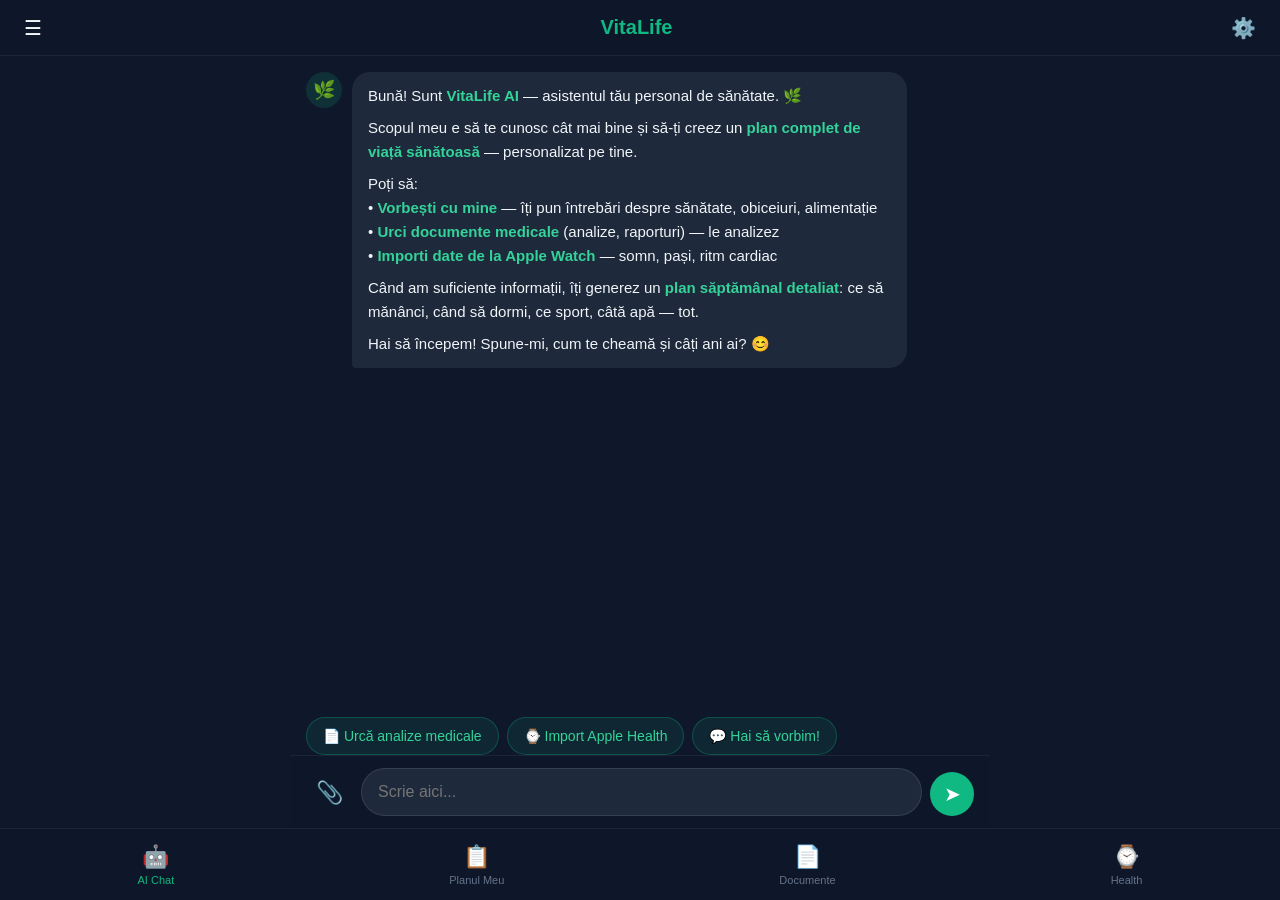
==== commit dfe8209e: "feat: v2 - AI-first health advisor with interview, plan generator Complete redesign: conversational " ====
--- a/index.html
+++ b/index.html
@@ -6,336 +6,156 @@
     <meta name="theme-color" content="#10b981">
     <meta name="apple-mobile-web-app-capable" content="yes">
     <meta name="apple-mobile-web-app-status-bar-style" content="black-translucent">
-    <title>VitaLife - Sănătatea Ta</title>
+    <title>VitaLife - AI Health Advisor</title>
     <link rel="manifest" href="manifest.json">
     <link rel="icon" type="image/svg+xml" href="assets/icon.svg">
     <link rel="apple-touch-icon" href="assets/icon-192.png">
     <link rel="stylesheet" href="css/style.css">
 </head>
 <body>
-    <!-- Splash Screen -->
+    <!-- Splash -->
     <div id="splash" class="splash">
         <div class="splash-content">
             <div class="splash-icon">🌿</div>
             <h1>VitaLife</h1>
-            <p>Sănătatea ta, în mâinile tale</p>
+            <p>AI-ul tău personal de sănătate</p>
             <div class="loader"></div>
         </div>
     </div>
 
-    <!-- Main App -->
+    <!-- App -->
     <div id="app" class="app hidden">
         <!-- Header -->
         <header class="header">
+            <button id="menu-btn" class="icon-btn">☰</button>
             <h1 id="page-title">VitaLife</h1>
-            <button id="settings-btn" class="icon-btn" aria-label="Setări">⚙️</button>
+            <button id="settings-btn" class="icon-btn">⚙️</button>
         </header>
 
+        <!-- Side Menu -->
+        <div id="side-menu" class="side-menu hidden">
+            <div class="menu-overlay" id="menu-overlay"></div>
+            <div class="menu-panel">
+                <div class="menu-header">
+                    <div class="menu-logo">🌿</div>
+                    <h2>VitaLife</h2>
+                </div>
+                <nav class="menu-nav">
+                    <button class="menu-item active" data-page="chat">
+                        <span>🤖</span> Conversație AI
+                    </button>
+                    <button class="menu-item" data-page="plan">
+                        <span>📋</span> Planul Meu
+                    </button>
+                    <button class="menu-item" data-page="documents">
+                        <span>📄</span> Documente Medicale
+                    </button>
+                    <button class="menu-item" data-page="health-data">
+                        <span>⌚</span> Date Apple Health
+                    </button>
+                    <button class="menu-item" data-page="settings">
+                        <span>⚙️</span> Setări
+                    </button>
+                </nav>
+                <div class="menu-footer">
+                    <p>Toate datele sunt stocate local pe telefonul tău.</p>
+                </div>
+            </div>
+        </div>
+
         <!-- Pages -->
-        <main id="main-content" class="main-content">
-
-            <!-- Dashboard -->
-            <section id="page-dashboard" class="page active">
-                <div class="greeting" id="greeting"></div>
-
-                <div class="health-score-card" id="health-score-card">
-                    <div class="score-circle">
-                        <svg viewBox="0 0 120 120">
-                            <circle cx="60" cy="60" r="54" class="score-bg"/>
-                            <circle cx="60" cy="60" r="54" class="score-fill" id="score-circle"/>
-                        </svg>
-                        <span class="score-value" id="score-value">--</span>
-                    </div>
-                    <div class="score-info">
-                        <h3>Scor Sănătate</h3>
-                        <p id="score-message">Completează-ți profilul pentru a primi scorul</p>
-                    </div>
-                </div>
-
-                <div class="quick-stats" id="quick-stats">
-                    <div class="stat-card" data-type="water">
-                        <span class="stat-icon">💧</span>
-                        <span class="stat-value" id="stat-water">0</span>
-                        <span class="stat-label">Pahare apă</span>
-                        <button class="stat-add" data-action="add-water">+</button>
-                    </div>
-                    <div class="stat-card" data-type="steps">
-                        <span class="stat-icon">🚶</span>
-                        <span class="stat-value" id="stat-steps">0</span>
-                        <span class="stat-label">Pași</span>
-                        <button class="stat-add" data-action="add-steps">+</button>
-                    </div>
-                    <div class="stat-card" data-type="sleep">
-                        <span class="stat-icon">😴</span>
-                        <span class="stat-value" id="stat-sleep">--</span>
-                        <span class="stat-label">Ore somn</span>
-                        <button class="stat-add" data-action="add-sleep">+</button>
-                    </div>
-                    <div class="stat-card" data-type="mood">
-                        <span class="stat-icon">😊</span>
-                        <span class="stat-value" id="stat-mood">--</span>
-                        <span class="stat-label">Dispoziție</span>
-                        <button class="stat-add" data-action="add-mood">+</button>
-                    </div>
-                </div>
-
-                <div class="daily-tip" id="daily-tip">
-                    <h3>💡 Sfatul zilei</h3>
-                    <p id="tip-text">Încarcă-ți profilul pentru sfaturi personalizate!</p>
-                </div>
-
-                <div class="ai-quick" id="ai-quick">
-                    <h3>🤖 Întreabă pe VitaLife AI</h3>
-                    <div class="quick-questions">
-                        <button class="quick-q" data-q="Ce ar trebui să mănânc azi?">🍎 Ce să mănânc azi?</button>
-                        <button class="quick-q" data-q="Cum pot dormi mai bine?">😴 Cum dorm mai bine?</button>
-                        <button class="quick-q" data-q="Dă-mi un plan de exerciții pentru azi">💪 Exerciții pentru azi</button>
-                    </div>
-                </div>
-            </section>
-
-            <!-- Profile -->
-            <section id="page-profile" class="page">
-                <h2>Profilul Meu de Sănătate</h2>
-
-                <form id="profile-form" class="form">
-                    <div class="form-group">
-                        <label for="profile-name">Nume</label>
-                        <input type="text" id="profile-name" placeholder="Numele tău">
-                    </div>
-                    <div class="form-row">
-                        <div class="form-group">
-                            <label for="profile-age">Vârstă</label>
-                            <input type="number" id="profile-age" placeholder="30" min="1" max="120">
-                        </div>
-                        <div class="form-group">
-                            <label for="profile-sex">Sex</label>
-                            <select id="profile-sex">
-                                <option value="">Selectează</option>
-                                <option value="M">Masculin</option>
-                                <option value="F">Feminin</option>
-                            </select>
-                        </div>
-                    </div>
-                    <div class="form-row">
-                        <div class="form-group">
-                            <label for="profile-height">Înălțime (cm)</label>
-                            <input type="number" id="profile-height" placeholder="175" min="50" max="250">
-                        </div>
-                        <div class="form-group">
-                            <label for="profile-weight">Greutate (kg)</label>
-                            <input type="number" id="profile-weight" placeholder="75" min="20" max="300" step="0.1">
-                        </div>
-                    </div>
-
-                    <div class="form-group">
-                        <label>Condiții medicale</label>
-                        <div class="tags-input" id="conditions-tags">
-                            <input type="text" id="condition-input" placeholder="ex: diabet, hipertensiune...">
-                            <button type="button" id="add-condition" class="tag-add">+</button>
-                        </div>
-                        <div class="tags-list" id="conditions-list"></div>
-                    </div>
-
-                    <div class="form-group">
-                        <label>Alergii</label>
-                        <div class="tags-input" id="allergies-tags">
-                            <input type="text" id="allergy-input" placeholder="ex: gluten, lactate...">
-                            <button type="button" id="add-allergy" class="tag-add">+</button>
-                        </div>
-                        <div class="tags-list" id="allergies-list"></div>
-                    </div>
-
-                    <div class="form-group">
-                        <label>Medicamente curente</label>
-                        <div class="tags-input" id="meds-tags">
-                            <input type="text" id="med-input" placeholder="ex: metformin, aspirin...">
-                            <button type="button" id="add-med" class="tag-add">+</button>
-                        </div>
-                        <div class="tags-list" id="meds-list"></div>
-                    </div>
-
-                    <div class="form-group">
-                        <label for="profile-activity">Nivel activitate</label>
-                        <select id="profile-activity">
-                            <option value="">Selectează</option>
-                            <option value="sedentary">Sedentar</option>
-                            <option value="light">Ușor activ</option>
-                            <option value="moderate">Moderat activ</option>
-                            <option value="active">Activ</option>
-                            <option value="very-active">Foarte activ</option>
-                        </select>
-                    </div>
-
-                    <div class="form-group">
-                        <label for="profile-goal">Obiectiv principal</label>
-                        <select id="profile-goal">
-                            <option value="">Selectează</option>
-                            <option value="lose-weight">Pierdere în greutate</option>
-                            <option value="gain-weight">Creștere în greutate</option>
-                            <option value="maintain">Menținere</option>
-                            <option value="muscle">Creștere masă musculară</option>
-                            <option value="health">Sănătate generală</option>
-                            <option value="energy">Mai multă energie</option>
-                        </select>
-                    </div>
-
-                    <div class="form-group">
-                        <label for="profile-notes">Note adiționale</label>
-                        <textarea id="profile-notes" rows="3" placeholder="Alte informații relevante despre sănătatea ta..."></textarea>
-                    </div>
-
-                    <button type="submit" class="btn btn-primary">💾 Salvează Profilul</button>
-                </form>
-            </section>
-
-            <!-- Habits -->
-            <section id="page-habits" class="page">
-                <h2>Obiceiuri Zilnice</h2>
-
-                <div class="date-nav">
-                    <button id="prev-day" class="icon-btn">◀</button>
-                    <span id="current-date"></span>
-                    <button id="next-day" class="icon-btn">▶</button>
-                </div>
-
-                <div class="habits-grid">
-                    <!-- Water -->
-                    <div class="habit-card">
-                        <div class="habit-header">
-                            <span>💧 Apă</span>
-                            <span id="habit-water-count">0 / 8 pahare</span>
-                        </div>
-                        <div class="habit-progress">
-                            <div class="progress-bar" id="water-progress"></div>
-                        </div>
-                        <div class="habit-controls">
-                            <button class="habit-btn" data-habit="water" data-action="remove">−</button>
-                            <span class="habit-value" id="habit-water-val">0</span>
-                            <button class="habit-btn" data-habit="water" data-action="add">+</button>
-                        </div>
-                    </div>
-
-                    <!-- Steps -->
-                    <div class="habit-card">
-                        <div class="habit-header">
-                            <span>🚶 Pași</span>
-                            <span id="habit-steps-count">0 / 10000</span>
-                        </div>
-                        <div class="habit-progress">
-                            <div class="progress-bar" id="steps-progress"></div>
-                        </div>
-                        <div class="habit-controls">
-                            <input type="number" id="steps-input" placeholder="Nr. pași" min="0" class="habit-input">
-                            <button class="habit-btn-save" data-habit="steps">✓</button>
-                        </div>
-                    </div>
-
-                    <!-- Sleep -->
-                    <div class="habit-card">
-                        <div class="habit-header">
-                            <span>😴 Somn</span>
-                            <span id="habit-sleep-count">-- ore</span>
-                        </div>
-                        <div class="habit-progress">
-                            <div class="progress-bar" id="sleep-progress"></div>
-                        </div>
-                        <div class="habit-controls">
-                            <input type="number" id="sleep-input" placeholder="Ore" min="0" max="24" step="0.5" class="habit-input">
-                            <button class="habit-btn-save" data-habit="sleep">✓</button>
-                        </div>
-                    </div>
-
-                    <!-- Meals -->
-                    <div class="habit-card">
-                        <div class="habit-header">
-                            <span>🍽️ Mese</span>
-                            <span id="habit-meals-count">0 / 3</span>
-                        </div>
-                        <div class="meals-list" id="meals-list"></div>
-                        <button class="btn btn-small" id="add-meal-btn">+ Adaugă masă</button>
-                    </div>
-
-                    <!-- Exercise -->
-                    <div class="habit-card">
-                        <div class="habit-header">
-                            <span>💪 Exerciții</span>
-                            <span id="habit-exercise-count">0 min</span>
-                        </div>
-                        <div class="habit-controls">
-                            <input type="number" id="exercise-input" placeholder="Minute" min="0" class="habit-input">
-                            <select id="exercise-type" class="habit-input">
-                                <option value="cardio">Cardio</option>
-                                <option value="strength">Forță</option>
-                                <option value="flexibility">Flexibilitate</option>
-                                <option value="walking">Plimbare</option>
-                            </select>
-                            <button class="habit-btn-save" data-habit="exercise">✓</button>
-                        </div>
-                    </div>
-
-                    <!-- Mood -->
-                    <div class="habit-card">
-                        <div class="habit-header">
-                            <span>🧠 Dispoziție</span>
-                        </div>
-                        <div class="mood-selector">
-                            <button class="mood-btn" data-mood="1">😢</button>
-                            <button class="mood-btn" data-mood="2">😕</button>
-                            <button class="mood-btn" data-mood="3">😐</button>
-                            <button class="mood-btn" data-mood="4">😊</button>
-                            <button class="mood-btn" data-mood="5">😄</button>
-                        </div>
+        <main class="main-content">
+
+            <!-- AI Chat - Main Screen -->
+            <section id="page-chat" class="page active">
+                <div class="chat-container">
+                    <div class="chat-messages" id="chat-messages"></div>
+
+                    <div class="chat-actions" id="chat-actions"></div>
+
+                    <div class="chat-input-area">
+                        <button id="attach-btn" class="icon-btn attach-btn">📎</button>
+                        <textarea id="chat-input" placeholder="Scrie aici..." rows="1"></textarea>
+                        <button id="chat-send" class="send-btn">➤</button>
+                    </div>
+                </div>
+            </section>
+
+            <!-- Weekly Plan -->
+            <section id="page-plan" class="page">
+                <div id="plan-empty" class="empty-state">
+                    <div class="empty-icon">📋</div>
+                    <h3>Niciun plan generat încă</h3>
+                    <p>Vorbește cu AI-ul, urcă-ți documentele medicale, și cere-i să-ți creeze planul săptămânal.</p>
+                    <button class="btn btn-primary" id="go-to-chat">🤖 Începe conversația</button>
+                </div>
+                <div id="plan-content" class="plan-content hidden">
+                    <div class="plan-header">
+                        <h2>Planul Meu Săptămânal</h2>
+                        <p class="plan-date" id="plan-date"></p>
+                    </div>
+                    <div class="plan-days" id="plan-days"></div>
+                    <div class="plan-actions">
+                        <button class="btn btn-small" id="regenerate-plan">🔄 Regenerează planul</button>
+                        <button class="btn btn-small" id="export-plan">📥 Exportă PDF</button>
                     </div>
                 </div>
             </section>
 
             <!-- Documents -->
             <section id="page-documents" class="page">
-                <h2>Documente Medicale</h2>
+                <div class="section-intro">
+                    <h2>Documente Medicale</h2>
+                    <p>Urcă analize, raporturi medicale, rețete. AI-ul le va analiza și va ține cont de ele în recomandări.</p>
+                </div>
 
                 <div class="upload-area" id="upload-area">
                     <div class="upload-icon">📄</div>
-                    <p>Trage fișiere aici sau apasă pentru a încărca</p>
-                    <p class="upload-hint">PDF, imagini, documente text</p>
+                    <p>Apasă pentru a încărca documente</p>
+                    <p class="upload-hint">PDF, imagini, text</p>
                     <input type="file" id="file-input" multiple accept=".pdf,.jpg,.jpeg,.png,.doc,.docx,.txt" hidden>
                 </div>
 
                 <div class="documents-list" id="documents-list">
-                    <p class="empty-state">Niciun document încărcat încă</p>
-                </div>
-            </section>
-
-            <!-- AI Chat -->
-            <section id="page-ai" class="page">
-                <h2>VitaLife AI Advisor</h2>
-
-                <div class="ai-chat" id="ai-chat">
-                    <div class="chat-messages" id="chat-messages">
-                        <div class="message bot">
-                            <div class="message-content">
-                                Bună! Sunt asistentul tău VitaLife AI. 🌿<br><br>
-                                Pot să te ajut cu:
-                                <ul>
-                                    <li>Sfaturi personalizate de nutriție</li>
-                                    <li>Plan de exerciții</li>
-                                    <li>Interpretarea obiceiurilor tale</li>
-                                    <li>Răspunsuri la întrebări despre sănătate</li>
-                                </ul>
-                                Ce te interesează?
-                            </div>
-                        </div>
-                    </div>
-                    <div class="chat-input-area">
-                        <textarea id="chat-input" placeholder="Scrie întrebarea ta..." rows="1"></textarea>
-                        <button id="chat-send" class="btn btn-primary">➤</button>
-                    </div>
+                    <p class="empty-hint">Niciun document încărcat</p>
+                </div>
+            </section>
+
+            <!-- Apple Health Data -->
+            <section id="page-health-data" class="page">
+                <div class="section-intro">
+                    <h2>Date Apple Health</h2>
+                    <p>Exportă datele din aplicația Health de pe iPhone și urcă-le aici. AI-ul va analiza somnul, activitatea, ritmul cardiac și alte date de la Apple Watch.</p>
+                </div>
+
+                <div class="health-export-guide">
+                    <h3>Cum exporti datele:</h3>
+                    <ol>
+                        <li>Deschide aplicația <strong>Health</strong> pe iPhone</li>
+                        <li>Apasă pe poza ta de profil (dreapta sus)</li>
+                        <li>Scroll jos → <strong>Export All Health Data</strong></li>
+                        <li>Salvează fișierul ZIP</li>
+                        <li>Urcă-l aici ↓</li>
+                    </ol>
+                </div>
+
+                <div class="upload-area" id="health-upload-area">
+                    <div class="upload-icon">⌚</div>
+                    <p>Urcă export.zip din Health</p>
+                    <input type="file" id="health-file-input" accept=".zip,.xml" hidden>
+                </div>
+
+                <div id="health-summary" class="health-summary hidden">
+                    <h3>📊 Rezumat date Health</h3>
+                    <div id="health-stats"></div>
                 </div>
             </section>
 
             <!-- Settings -->
             <section id="page-settings" class="page">
-                <h2>Setări</h2>
+                <div class="section-intro">
+                    <h2>Setări</h2>
+                </div>
 
                 <div class="settings-list">
                     <div class="setting-item">
@@ -344,7 +164,7 @@
                             <input type="password" id="api-key" placeholder="sk-...">
                             <button id="save-api-key" class="btn btn-small">Salvează</button>
                         </div>
-                        <p class="setting-hint">Cheia ta este stocată local pe dispozitiv, nu este trimisă nicăieri altundeva.</p>
+                        <p class="setting-hint">Cheia este stocată doar local pe telefonul tău. Ai nevoie de un cont pe platform.openai.com</p>
                     </div>
 
                     <div class="setting-item">
@@ -353,119 +173,70 @@
                             <option value="gpt-4o-mini">GPT-4o Mini (rapid, ieftin)</option>
                             <option value="gpt-4o">GPT-4o (avansat)</option>
                             <option value="gpt-4.1-mini">GPT-4.1 Mini</option>
-                            <option value="gpt-4.1">GPT-4.1</option>
+                            <option value="gpt-4.1">GPT-4.1 (cel mai avansat)</option>
                         </select>
                     </div>
 
                     <div class="setting-item">
-                        <label>Obiective zilnice</label>
-                        <div class="form-row">
-                            <div class="form-group">
-                                <label for="goal-water">Pahare apă</label>
-                                <input type="number" id="goal-water" value="8" min="1" max="20">
-                            </div>
-                            <div class="form-group">
-                                <label for="goal-steps">Pași</label>
-                                <input type="number" id="goal-steps" value="10000" min="1000" max="50000" step="500">
-                            </div>
-                        </div>
-                        <div class="form-row">
-                            <div class="form-group">
-                                <label for="goal-sleep">Ore somn</label>
-                                <input type="number" id="goal-sleep" value="8" min="4" max="12" step="0.5">
-                            </div>
-                            <div class="form-group">
-                                <label for="goal-exercise">Min exerciții</label>
-                                <input type="number" id="goal-exercise" value="30" min="5" max="180" step="5">
-                            </div>
-                        </div>
-                        <button id="save-goals" class="btn btn-small">Salvează obiectivele</button>
-                    </div>
-
-                    <div class="setting-item">
-                        <label>Date</label>
-                        <button id="export-data" class="btn btn-small">📥 Exportă toate datele</button>
-                        <button id="import-data" class="btn btn-small">📤 Importă date</button>
+                        <label>Date aplicație</label>
+                        <button id="export-data" class="btn btn-small">📥 Exportă backup</button>
+                        <button id="import-data" class="btn btn-small">📤 Importă backup</button>
                         <input type="file" id="import-file" accept=".json" hidden>
-                        <button id="clear-data" class="btn btn-small btn-danger">🗑️ Șterge toate datele</button>
-                    </div>
-
-                    <div class="setting-item app-info">
-                        <p>VitaLife v1.0</p>
-                        <p class="setting-hint">Toate datele sunt stocate local pe dispozitivul tău.</p>
+                        <button id="clear-chat" class="btn btn-small btn-danger">🗑️ Șterge conversația</button>
+                        <button id="clear-all" class="btn btn-small btn-danger">⚠️ Resetează tot</button>
                     </div>
                 </div>
             </section>
 
         </main>
 
-        <!-- Meal Modal -->
-        <div id="meal-modal" class="modal hidden">
-            <div class="modal-content">
-                <div class="modal-header">
-                    <h3>Adaugă masă</h3>
-                    <button class="modal-close" data-close="meal-modal">&times;</button>
-                </div>
-                <form id="meal-form">
-                    <div class="form-group">
-                        <label for="meal-type">Tipul mesei</label>
-                        <select id="meal-type">
-                            <option value="breakfast">Mic dejun</option>
-                            <option value="lunch">Prânz</option>
-                            <option value="dinner">Cină</option>
-                            <option value="snack">Gustare</option>
-                        </select>
-                    </div>
-                    <div class="form-group">
-                        <label for="meal-desc">Ce ai mâncat?</label>
-                        <textarea id="meal-desc" rows="3" placeholder="Descrie ce ai mâncat..."></textarea>
-                    </div>
-                    <button type="submit" class="btn btn-primary">Salvează</button>
-                </form>
-            </div>
-        </div>
-
-        <!-- Document View Modal -->
-        <div id="doc-modal" class="modal hidden">
-            <div class="modal-content modal-large">
-                <div class="modal-header">
-                    <h3 id="doc-modal-title">Document</h3>
-                    <button class="modal-close" data-close="doc-modal">&times;</button>
-                </div>
-                <div id="doc-modal-body"></div>
-            </div>
-        </div>
-
-        <!-- Bottom Navigation -->
+        <!-- Bottom Nav (simplified) -->
         <nav class="bottom-nav">
-            <button class="nav-item active" data-page="dashboard">
-                <span class="nav-icon">🏠</span>
-                <span class="nav-label">Acasă</span>
-            </button>
-            <button class="nav-item" data-page="habits">
-                <span class="nav-icon">📊</span>
-                <span class="nav-label">Obiceiuri</span>
+            <button class="nav-item active" data-page="chat">
+                <span class="nav-icon">🤖</span>
+                <span class="nav-label">AI Chat</span>
+            </button>
+            <button class="nav-item" data-page="plan">
+                <span class="nav-icon">📋</span>
+                <span class="nav-label">Planul Meu</span>
             </button>
             <button class="nav-item" data-page="documents">
-                <span class="nav-icon">📋</span>
+                <span class="nav-icon">📄</span>
                 <span class="nav-label">Documente</span>
             </button>
-            <button class="nav-item" data-page="ai">
-                <span class="nav-icon">🤖</span>
-                <span class="nav-label">AI</span>
-            </button>
-            <button class="nav-item" data-page="profile">
-                <span class="nav-icon">👤</span>
-                <span class="nav-label">Profil</span>
+            <button class="nav-item" data-page="health-data">
+                <span class="nav-icon">⌚</span>
+                <span class="nav-label">Health</span>
             </button>
         </nav>
     </div>
 
+    <!-- Document View Modal -->
+    <div id="doc-modal" class="modal hidden">
+        <div class="modal-content modal-large">
+            <div class="modal-header">
+                <h3 id="doc-modal-title">Document</h3>
+                <button class="modal-close" data-close="doc-modal">&times;</button>
+            </div>
+            <div id="doc-modal-body"></div>
+        </div>
+    </div>
+
+    <!-- File picker for chat attach -->
+    <input type="file" id="chat-file-input" multiple accept=".pdf,.jpg,.jpeg,.png,.doc,.docx,.txt" hidden>
+
     <script src="js/storage.js"></script>
-    <script src="js/profile.js"></script>
-    <script src="js/habits.js"></script>
     <script src="js/documents.js"></script>
+    <script src="js/health-import.js"></script>
     <script src="js/ai.js"></script>
+    <script src="js/plan.js"></script>
     <script src="js/app.js"></script>
+    <script>
+    if ('serviceWorker' in navigator) {
+        navigator.serviceWorker.register('./sw.js')
+            .then(() => console.log('SW ok'))
+            .catch(e => console.log('SW err:', e));
+    }
+    </script>
 </body>
 </html>
--- a/css/style.css
+++ b/css/style.css
@@ -1,4 +1,4 @@
-/* ===== VitaLife - Health App Styles ===== */
+/* ===== VitaLife v2 - AI Health Advisor ===== */
 
 :root {
     --primary: #10b981;
@@ -13,21 +13,14 @@
     --text-dim: #64748b;
     --danger: #ef4444;
     --warning: #f59e0b;
-    --success: #10b981;
     --info: #3b82f6;
     --radius: 16px;
     --radius-sm: 10px;
-    --shadow: 0 4px 24px rgba(0,0,0,0.3);
     --nav-height: 72px;
     --header-height: 56px;
 }
 
-* {
-    margin: 0;
-    padding: 0;
-    box-sizing: border-box;
-    -webkit-tap-highlight-color: transparent;
-}
+* { margin: 0; padding: 0; box-sizing: border-box; -webkit-tap-highlight-color: transparent; }
 
 body {
     font-family: -apple-system, BlinkMacSystemFont, 'Segoe UI', Roboto, sans-serif;
@@ -40,650 +33,143 @@
 
 .hidden { display: none !important; }
 
-/* ===== Splash Screen ===== */
+/* ===== Splash ===== */
 .splash {
-    position: fixed;
-    inset: 0;
-    display: flex;
-    align-items: center;
-    justify-content: center;
-    background: var(--bg);
-    z-index: 1000;
+    position: fixed; inset: 0; display: flex; align-items: center;
+    justify-content: center; background: var(--bg); z-index: 1000;
     transition: opacity 0.5s, visibility 0.5s;
 }
-.splash.fade-out {
-    opacity: 0;
-    visibility: hidden;
-}
-.splash-content {
-    text-align: center;
-}
-.splash-icon {
-    font-size: 64px;
-    margin-bottom: 16px;
-    animation: pulse 1.5s infinite;
-}
-.splash h1 {
-    font-size: 36px;
-    font-weight: 700;
-    color: var(--primary);
-    margin-bottom: 8px;
-}
-.splash p {
-    color: var(--text-muted);
-    font-size: 16px;
-    margin-bottom: 24px;
-}
+.splash.fade-out { opacity: 0; visibility: hidden; }
+.splash-content { text-align: center; }
+.splash-icon { font-size: 64px; margin-bottom: 16px; animation: pulse 1.5s infinite; }
+.splash h1 { font-size: 36px; font-weight: 700; color: var(--primary); margin-bottom: 8px; }
+.splash p { color: var(--text-muted); margin-bottom: 24px; }
 .loader {
-    width: 40px;
-    height: 40px;
-    border: 3px solid var(--bg-card);
-    border-top-color: var(--primary);
-    border-radius: 50%;
-    animation: spin 0.8s linear infinite;
-    margin: 0 auto;
-}
-
+    width: 40px; height: 40px; border: 3px solid var(--bg-card);
+    border-top-color: var(--primary); border-radius: 50%;
+    animation: spin 0.8s linear infinite; margin: 0 auto;
+}
 @keyframes spin { to { transform: rotate(360deg); } }
 @keyframes pulse { 0%,100% { transform: scale(1); } 50% { transform: scale(1.1); } }
 
 /* ===== Header ===== */
 .header {
-    position: fixed;
-    top: 0;
-    left: 0;
-    right: 0;
-    height: var(--header-height);
-    display: flex;
-    align-items: center;
-    justify-content: space-between;
-    padding: 0 20px;
-    background: rgba(15, 23, 42, 0.9);
-    backdrop-filter: blur(12px);
-    -webkit-backdrop-filter: blur(12px);
-    z-index: 100;
-    border-bottom: 1px solid rgba(255,255,255,0.06);
-}
-.header h1 {
-    font-size: 20px;
-    font-weight: 700;
-    color: var(--primary);
-}
+    position: fixed; top: 0; left: 0; right: 0; height: var(--header-height);
+    display: flex; align-items: center; justify-content: space-between;
+    padding: 0 16px; background: rgba(15,23,42,0.92);
+    backdrop-filter: blur(12px); -webkit-backdrop-filter: blur(12px);
+    z-index: 100; border-bottom: 1px solid rgba(255,255,255,0.06);
+}
+.header h1 { font-size: 20px; font-weight: 700; color: var(--primary); }
+.icon-btn {
+    background: none; border: none; font-size: 20px; cursor: pointer;
+    padding: 8px; border-radius: 50%; color: var(--text); transition: background 0.2s;
+}
+.icon-btn:hover { background: var(--bg-card); }
+
+/* ===== Side Menu ===== */
+.menu-overlay {
+    position: fixed; inset: 0; background: rgba(0,0,0,0.5); z-index: 150;
+}
+.menu-panel {
+    position: fixed; top: 0; left: 0; bottom: 0; width: 280px;
+    background: var(--bg-card); z-index: 151; padding: 24px;
+    display: flex; flex-direction: column;
+    animation: slideRight 0.3s ease;
+}
+@keyframes slideRight { from { transform: translateX(-100%); } to { transform: translateX(0); } }
+.menu-header { display: flex; align-items: center; gap: 12px; margin-bottom: 32px; padding-top: 16px; }
+.menu-logo { font-size: 32px; }
+.menu-header h2 { font-size: 22px; color: var(--primary); }
+.menu-nav { flex: 1; display: flex; flex-direction: column; gap: 4px; }
+.menu-item {
+    display: flex; align-items: center; gap: 12px; padding: 14px 16px;
+    border: none; background: none; color: var(--text-muted);
+    font-size: 15px; border-radius: var(--radius-sm); cursor: pointer;
+    transition: all 0.2s; text-align: left;
+}
+.menu-item:hover, .menu-item.active { background: rgba(16,185,129,0.1); color: var(--primary-light); }
+.menu-item span { font-size: 20px; }
+.menu-footer { padding-top: 16px; border-top: 1px solid rgba(255,255,255,0.06); }
+.menu-footer p { font-size: 12px; color: var(--text-dim); }
 
 /* ===== Main Content ===== */
 .main-content {
-    padding-top: calc(var(--header-height) + 16px);
-    padding-bottom: calc(var(--nav-height) + 24px);
-    padding-left: 16px;
-    padding-right: 16px;
-    max-width: 600px;
-    margin: 0 auto;
-}
-
-.page { display: none; }
-.page.active { display: block; animation: fadeIn 0.3s ease; }
-@keyframes fadeIn { from { opacity: 0; transform: translateY(8px); } to { opacity: 1; transform: translateY(0); } }
+    padding-top: var(--header-height);
+    padding-bottom: var(--nav-height);
+    height: 100dvh;
+}
+.page { display: none; height: 100%; }
+.page.active { display: flex; flex-direction: column; animation: fadeIn 0.3s ease; }
+@keyframes fadeIn { from { opacity: 0; } to { opacity: 1; } }
 
 /* ===== Bottom Nav ===== */
 .bottom-nav {
-    position: fixed;
-    bottom: 0;
-    left: 0;
-    right: 0;
-    height: var(--nav-height);
-    display: flex;
-    align-items: center;
-    justify-content: space-around;
-    background: rgba(15, 23, 42, 0.95);
-    backdrop-filter: blur(12px);
+    position: fixed; bottom: 0; left: 0; right: 0; height: var(--nav-height);
+    display: flex; align-items: center; justify-content: space-around;
+    background: rgba(15,23,42,0.95); backdrop-filter: blur(12px);
     -webkit-backdrop-filter: blur(12px);
     border-top: 1px solid rgba(255,255,255,0.06);
-    padding-bottom: env(safe-area-inset-bottom, 0);
-    z-index: 100;
+    padding-bottom: env(safe-area-inset-bottom, 0); z-index: 100;
 }
 .nav-item {
-    display: flex;
-    flex-direction: column;
-    align-items: center;
-    gap: 4px;
-    background: none;
-    border: none;
-    color: var(--text-dim);
-    font-size: 11px;
-    cursor: pointer;
-    padding: 8px 12px;
-    border-radius: var(--radius-sm);
-    transition: all 0.2s;
+    display: flex; flex-direction: column; align-items: center; gap: 4px;
+    background: none; border: none; color: var(--text-dim); font-size: 11px;
+    cursor: pointer; padding: 8px 16px; border-radius: var(--radius-sm); transition: all 0.2s;
 }
 .nav-item .nav-icon { font-size: 22px; }
-.nav-item.active {
-    color: var(--primary);
-}
-.nav-item.active .nav-icon {
-    transform: scale(1.15);
-}
-
-/* ===== Buttons ===== */
-.btn {
-    display: inline-flex;
-    align-items: center;
-    justify-content: center;
-    gap: 8px;
-    padding: 14px 24px;
-    border: none;
-    border-radius: var(--radius-sm);
-    font-size: 16px;
-    font-weight: 600;
-    cursor: pointer;
-    transition: all 0.2s;
-    width: 100%;
-}
-.btn-primary {
-    background: var(--primary);
-    color: #fff;
-}
-.btn-primary:hover { background: var(--primary-dark); }
-.btn-primary:active { transform: scale(0.98); }
-.btn-small {
-    padding: 10px 16px;
-    font-size: 14px;
-    width: auto;
-}
-.btn-danger {
-    background: rgba(239,68,68,0.15);
-    color: var(--danger);
-}
-.icon-btn {
-    background: none;
-    border: none;
-    font-size: 20px;
-    cursor: pointer;
-    padding: 8px;
-    border-radius: 50%;
-    transition: background 0.2s;
-    color: var(--text);
-}
-.icon-btn:hover { background: var(--bg-card); }
-
-/* ===== Dashboard ===== */
-.greeting {
-    font-size: 24px;
-    font-weight: 700;
-    margin-bottom: 20px;
-    line-height: 1.3;
-}
-.greeting span { color: var(--primary); }
-
-.health-score-card {
-    background: var(--bg-card);
-    border-radius: var(--radius);
-    padding: 24px;
-    display: flex;
-    align-items: center;
-    gap: 20px;
-    margin-bottom: 20px;
-}
-.score-circle {
-    position: relative;
-    width: 90px;
-    height: 90px;
-    flex-shrink: 0;
-}
-.score-circle svg { width: 100%; height: 100%; transform: rotate(-90deg); }
-.score-bg { fill: none; stroke: var(--bg); stroke-width: 8; }
-.score-fill {
-    fill: none;
-    stroke: var(--primary);
-    stroke-width: 8;
-    stroke-linecap: round;
-    stroke-dasharray: 339.292;
-    stroke-dashoffset: 339.292;
-    transition: stroke-dashoffset 1s ease;
-}
-.score-value {
-    position: absolute;
-    inset: 0;
-    display: flex;
-    align-items: center;
-    justify-content: center;
-    font-size: 24px;
-    font-weight: 700;
-    color: var(--primary);
-}
-.score-info h3 { font-size: 18px; margin-bottom: 4px; }
-.score-info p { color: var(--text-muted); font-size: 14px; }
-
-.quick-stats {
-    display: grid;
-    grid-template-columns: 1fr 1fr;
-    gap: 12px;
-    margin-bottom: 20px;
-}
-.stat-card {
-    background: var(--bg-card);
-    border-radius: var(--radius-sm);
-    padding: 16px;
-    position: relative;
-    text-align: center;
-}
-.stat-icon { font-size: 28px; display: block; margin-bottom: 6px; }
-.stat-value { font-size: 24px; font-weight: 700; display: block; }
-.stat-label { font-size: 12px; color: var(--text-muted); display: block; margin-top: 2px; }
-.stat-add {
-    position: absolute;
-    top: 8px;
-    right: 8px;
-    width: 28px;
-    height: 28px;
-    border-radius: 50%;
-    border: none;
-    background: var(--primary);
-    color: #fff;
-    font-size: 18px;
-    font-weight: 700;
-    cursor: pointer;
-    display: flex;
-    align-items: center;
-    justify-content: center;
-    transition: transform 0.15s;
-}
-.stat-add:active { transform: scale(0.9); }
-
-.daily-tip {
-    background: linear-gradient(135deg, rgba(16,185,129,0.15), rgba(59,130,246,0.1));
-    border-radius: var(--radius);
-    padding: 20px;
-    margin-bottom: 20px;
-    border: 1px solid rgba(16,185,129,0.2);
-}
-.daily-tip h3 { font-size: 16px; margin-bottom: 8px; }
-.daily-tip p { color: var(--text-muted); font-size: 14px; line-height: 1.5; }
-
-.ai-quick {
-    background: var(--bg-card);
-    border-radius: var(--radius);
-    padding: 20px;
-    margin-bottom: 20px;
-}
-.ai-quick h3 { font-size: 16px; margin-bottom: 12px; }
-.quick-questions {
-    display: flex;
-    flex-direction: column;
-    gap: 8px;
-}
-.quick-q {
-    background: var(--bg);
-    border: 1px solid rgba(255,255,255,0.08);
-    border-radius: var(--radius-sm);
-    padding: 12px 16px;
-    color: var(--text);
-    font-size: 14px;
-    cursor: pointer;
-    text-align: left;
-    transition: all 0.2s;
-}
-.quick-q:hover { border-color: var(--primary); background: rgba(16,185,129,0.05); }
-
-/* ===== Forms ===== */
-.form { margin-top: 16px; }
-.form-group {
-    margin-bottom: 16px;
-    flex: 1;
-}
-.form-group label {
-    display: block;
-    font-size: 14px;
-    font-weight: 600;
-    margin-bottom: 6px;
-    color: var(--text-muted);
-}
-.form-row {
-    display: flex;
-    gap: 12px;
-}
-input[type="text"],
-input[type="number"],
-input[type="password"],
-select,
-textarea {
-    width: 100%;
-    padding: 12px 16px;
-    background: var(--bg-input);
-    border: 1px solid rgba(255,255,255,0.1);
-    border-radius: var(--radius-sm);
-    color: var(--text);
-    font-size: 16px;
-    font-family: inherit;
-    transition: border-color 0.2s;
-}
-input:focus, select:focus, textarea:focus {
-    outline: none;
-    border-color: var(--primary);
-}
-textarea { resize: vertical; }
-
-.tags-input {
-    display: flex;
-    gap: 8px;
-}
-.tags-input input { flex: 1; }
-.tag-add {
-    width: 44px;
-    height: 44px;
-    border-radius: var(--radius-sm);
-    border: none;
-    background: var(--primary);
-    color: #fff;
-    font-size: 24px;
-    cursor: pointer;
-    flex-shrink: 0;
-}
-.tags-list {
-    display: flex;
-    flex-wrap: wrap;
-    gap: 8px;
-    margin-top: 8px;
-}
-.tag {
-    display: inline-flex;
-    align-items: center;
-    gap: 6px;
-    background: rgba(16,185,129,0.15);
-    color: var(--primary-light);
-    padding: 6px 12px;
-    border-radius: 20px;
-    font-size: 13px;
-}
-.tag-remove {
-    background: none;
-    border: none;
-    color: var(--primary-light);
-    cursor: pointer;
-    font-size: 16px;
-    padding: 0;
-    line-height: 1;
-}
-
-/* ===== Habits ===== */
-.date-nav {
-    display: flex;
-    align-items: center;
-    justify-content: center;
-    gap: 16px;
-    margin-bottom: 20px;
-    font-size: 16px;
-    font-weight: 600;
-}
-.habits-grid {
-    display: flex;
-    flex-direction: column;
-    gap: 12px;
-}
-.habit-card {
-    background: var(--bg-card);
-    border-radius: var(--radius-sm);
-    padding: 16px;
-}
-.habit-header {
-    display: flex;
-    justify-content: space-between;
-    align-items: center;
-    margin-bottom: 12px;
-    font-weight: 600;
-}
-.habit-header span:last-child {
-    color: var(--text-muted);
-    font-size: 13px;
-    font-weight: 400;
-}
-.habit-progress {
-    height: 8px;
-    background: var(--bg);
-    border-radius: 4px;
-    margin-bottom: 12px;
-    overflow: hidden;
-}
-.progress-bar {
-    height: 100%;
-    background: var(--primary);
-    border-radius: 4px;
-    transition: width 0.5s ease;
-    width: 0%;
-}
-.habit-controls {
-    display: flex;
-    align-items: center;
-    gap: 8px;
-    justify-content: center;
-}
-.habit-btn {
-    width: 40px;
-    height: 40px;
-    border-radius: 50%;
-    border: 2px solid var(--primary);
-    background: none;
-    color: var(--primary);
-    font-size: 22px;
-    cursor: pointer;
-    display: flex;
-    align-items: center;
-    justify-content: center;
-    transition: all 0.2s;
-}
-.habit-btn:active { background: var(--primary); color: #fff; }
-.habit-value {
-    font-size: 24px;
-    font-weight: 700;
-    min-width: 40px;
-    text-align: center;
-}
-.habit-input {
-    flex: 1;
-    padding: 10px 12px;
-    font-size: 14px;
-}
-.habit-btn-save {
-    width: 40px;
-    height: 40px;
-    border-radius: var(--radius-sm);
-    border: none;
-    background: var(--primary);
-    color: #fff;
-    font-size: 18px;
-    cursor: pointer;
-    flex-shrink: 0;
-}
-
-.mood-selector {
-    display: flex;
-    justify-content: space-around;
-    padding: 8px 0;
-}
-.mood-btn {
-    font-size: 32px;
-    background: none;
-    border: 2px solid transparent;
-    border-radius: 50%;
-    padding: 8px;
-    cursor: pointer;
-    transition: all 0.2s;
-}
-.mood-btn.active {
-    border-color: var(--primary);
-    background: rgba(16,185,129,0.1);
-    transform: scale(1.2);
-}
-
-.meals-list {
-    display: flex;
-    flex-direction: column;
-    gap: 8px;
-    margin-bottom: 12px;
-}
-.meal-item {
-    display: flex;
-    justify-content: space-between;
-    align-items: center;
-    background: var(--bg);
-    padding: 10px 14px;
-    border-radius: var(--radius-sm);
-    font-size: 14px;
-}
-.meal-item .meal-type {
-    font-weight: 600;
-    color: var(--primary-light);
-    font-size: 12px;
-    text-transform: uppercase;
-}
-.meal-delete {
-    background: none;
-    border: none;
-    color: var(--danger);
-    cursor: pointer;
-    font-size: 16px;
-}
-
-/* ===== Documents ===== */
-.upload-area {
-    border: 2px dashed rgba(255,255,255,0.15);
-    border-radius: var(--radius);
-    padding: 40px 20px;
-    text-align: center;
-    cursor: pointer;
-    transition: all 0.2s;
-    margin-bottom: 20px;
-}
-.upload-area:hover, .upload-area.drag-over {
-    border-color: var(--primary);
-    background: rgba(16,185,129,0.05);
-}
-.upload-icon { font-size: 48px; margin-bottom: 12px; }
-.upload-area p { color: var(--text-muted); font-size: 14px; }
-.upload-hint { font-size: 12px !important; margin-top: 4px; }
-
-.documents-list {
-    display: flex;
-    flex-direction: column;
-    gap: 10px;
-}
-.doc-item {
-    display: flex;
-    align-items: center;
-    gap: 12px;
-    background: var(--bg-card);
-    padding: 14px 16px;
-    border-radius: var(--radius-sm);
-    cursor: pointer;
-    transition: background 0.2s;
-}
-.doc-item:hover { background: var(--bg-card-hover); }
-.doc-icon { font-size: 28px; flex-shrink: 0; }
-.doc-info { flex: 1; min-width: 0; }
-.doc-name {
-    font-weight: 600;
-    font-size: 14px;
-    white-space: nowrap;
-    overflow: hidden;
-    text-overflow: ellipsis;
-}
-.doc-meta {
-    font-size: 12px;
-    color: var(--text-muted);
-    margin-top: 2px;
-}
-.doc-actions {
-    display: flex;
-    gap: 4px;
-}
-.doc-action-btn {
-    background: none;
-    border: none;
-    font-size: 18px;
-    cursor: pointer;
-    padding: 6px;
-    border-radius: 50%;
-}
-
-.empty-state {
-    text-align: center;
-    color: var(--text-dim);
-    padding: 40px;
-    font-size: 14px;
-}
-
-/* ===== AI Chat ===== */
-.ai-chat {
-    display: flex;
-    flex-direction: column;
-    height: calc(100dvh - var(--header-height) - var(--nav-height) - 80px);
+.nav-item.active { color: var(--primary); }
+
+/* ===== Chat (Main Screen) ===== */
+.chat-container {
+    flex: 1; display: flex; flex-direction: column; max-width: 700px;
+    margin: 0 auto; width: 100%;
 }
 .chat-messages {
-    flex: 1;
-    overflow-y: auto;
-    padding: 8px 0;
-    display: flex;
-    flex-direction: column;
-    gap: 12px;
-}
-.message {
-    display: flex;
-    max-width: 85%;
-}
+    flex: 1; overflow-y: auto; padding: 16px; display: flex;
+    flex-direction: column; gap: 16px;
+}
+.message { display: flex; gap: 10px; max-width: 90%; animation: msgIn 0.3s ease; }
+@keyframes msgIn { from { opacity: 0; transform: translateY(10px); } to { opacity: 1; transform: translateY(0); } }
 .message.bot { align-self: flex-start; }
-.message.user { align-self: flex-end; }
-.message-content {
-    padding: 12px 16px;
-    border-radius: var(--radius-sm);
-    font-size: 14px;
-    line-height: 1.6;
-}
-.message.bot .message-content {
-    background: var(--bg-card);
-    border-bottom-left-radius: 4px;
-}
-.message.user .message-content {
-    background: var(--primary);
-    color: #fff;
-    border-bottom-right-radius: 4px;
-}
-.message-content ul {
-    margin: 8px 0;
-    padding-left: 20px;
-}
-.message-content li { margin-bottom: 4px; }
-
-.chat-input-area {
-    display: flex;
-    gap: 8px;
-    padding: 12px 0;
-    border-top: 1px solid rgba(255,255,255,0.06);
-}
-.chat-input-area textarea {
-    flex: 1;
-    border-radius: 24px;
-    padding: 12px 18px;
-    max-height: 120px;
-    resize: none;
-}
-.chat-input-area .btn {
-    width: 48px;
-    height: 48px;
-    border-radius: 50%;
-    padding: 0;
-    flex-shrink: 0;
-    font-size: 20px;
-}
+.message.user { align-self: flex-end; flex-direction: row-reverse; }
+.msg-avatar {
+    width: 36px; height: 36px; border-radius: 50%; display: flex;
+    align-items: center; justify-content: center; font-size: 18px;
+    flex-shrink: 0; background: var(--bg-card);
+}
+.message.bot .msg-avatar { background: rgba(16,185,129,0.15); }
+.message.user .msg-avatar { background: rgba(59,130,246,0.15); }
+.msg-bubble {
+    padding: 12px 16px; border-radius: 18px; font-size: 15px; line-height: 1.6;
+}
+.message.bot .msg-bubble {
+    background: var(--bg-card); border-bottom-left-radius: 4px;
+}
+.message.user .msg-bubble {
+    background: var(--primary); color: #fff; border-bottom-right-radius: 4px;
+}
+.msg-bubble p { margin-bottom: 8px; }
+.msg-bubble p:last-child { margin-bottom: 0; }
+.msg-bubble ul, .msg-bubble ol { margin: 8px 0; padding-left: 20px; }
+.msg-bubble li { margin-bottom: 4px; }
+.msg-bubble strong { color: var(--primary-light); }
+.message.user .msg-bubble strong { color: #fff; }
+.msg-bubble h3, .msg-bubble h4 { margin: 12px 0 6px; color: var(--primary-light); }
+.msg-bubble code { background: rgba(0,0,0,0.3); padding: 2px 6px; border-radius: 4px; font-size: 13px; }
+
+.msg-attachment {
+    display: flex; align-items: center; gap: 8px;
+    background: rgba(0,0,0,0.2); padding: 8px 12px; border-radius: 8px;
+    margin-top: 8px; font-size: 13px;
+}
+.msg-attachment-icon { font-size: 18px; }
 
 .typing-indicator {
-    display: flex;
-    gap: 4px;
-    padding: 12px 16px;
+    display: flex; gap: 5px; padding: 14px 18px;
 }
 .typing-indicator span {
-    width: 8px;
-    height: 8px;
-    border-radius: 50%;
-    background: var(--text-dim);
+    width: 8px; height: 8px; border-radius: 50%; background: var(--text-dim);
     animation: typing 1.4s infinite;
 }
 .typing-indicator span:nth-child(2) { animation-delay: 0.2s; }
@@ -693,113 +179,204 @@
     30% { opacity: 1; transform: translateY(-4px); }
 }
 
+/* Chat actions (quick reply buttons) */
+.chat-actions {
+    display: flex; flex-wrap: wrap; gap: 8px; padding: 0 16px;
+    max-width: 700px; margin: 0 auto; width: 100%;
+}
+.chat-action-btn {
+    padding: 10px 16px; background: rgba(16,185,129,0.1);
+    border: 1px solid rgba(16,185,129,0.3); border-radius: 24px;
+    color: var(--primary-light); font-size: 14px; cursor: pointer;
+    transition: all 0.2s; white-space: nowrap;
+}
+.chat-action-btn:hover { background: rgba(16,185,129,0.2); }
+.chat-action-btn:active { transform: scale(0.96); }
+
+/* Chat input */
+.chat-input-area {
+    display: flex; align-items: flex-end; gap: 8px; padding: 12px 16px;
+    border-top: 1px solid rgba(255,255,255,0.06);
+    background: rgba(15,23,42,0.5);
+}
+.chat-input-area textarea {
+    flex: 1; padding: 12px 16px; background: var(--bg-card);
+    border: 1px solid rgba(255,255,255,0.1); border-radius: 24px;
+    color: var(--text); font-size: 16px; font-family: inherit;
+    max-height: 120px; resize: none; line-height: 1.4;
+}
+.chat-input-area textarea:focus { outline: none; border-color: var(--primary); }
+.attach-btn { font-size: 22px; padding: 10px; }
+.send-btn {
+    width: 44px; height: 44px; border-radius: 50%; border: none;
+    background: var(--primary); color: #fff; font-size: 20px;
+    cursor: pointer; flex-shrink: 0; display: flex; align-items: center;
+    justify-content: center; transition: all 0.2s;
+}
+.send-btn:active { transform: scale(0.9); }
+.send-btn:disabled { opacity: 0.4; }
+
+/* ===== Plan Page ===== */
+.plan-content {
+    overflow-y: auto; padding: 16px;
+}
+.plan-header { margin-bottom: 20px; }
+.plan-header h2 { font-size: 22px; margin-bottom: 4px; }
+.plan-date { color: var(--text-muted); font-size: 14px; }
+
+.plan-days { display: flex; flex-direction: column; gap: 16px; }
+.plan-day {
+    background: var(--bg-card); border-radius: var(--radius); overflow: hidden;
+}
+.plan-day-header {
+    padding: 14px 16px; background: rgba(16,185,129,0.1);
+    font-weight: 700; font-size: 16px; color: var(--primary-light);
+    display: flex; justify-content: space-between; align-items: center;
+    cursor: pointer;
+}
+.plan-day-header .toggle { transition: transform 0.2s; }
+.plan-day-header.collapsed .toggle { transform: rotate(-90deg); }
+.plan-day-body { padding: 16px; }
+.plan-day-body.collapsed { display: none; }
+
+.plan-section { margin-bottom: 16px; }
+.plan-section:last-child { margin-bottom: 0; }
+.plan-section-title {
+    font-size: 13px; font-weight: 600; color: var(--text-muted);
+    text-transform: uppercase; letter-spacing: 0.5px; margin-bottom: 8px;
+    display: flex; align-items: center; gap: 6px;
+}
+.plan-item {
+    padding: 8px 0; font-size: 14px; line-height: 1.5;
+    border-bottom: 1px solid rgba(255,255,255,0.04);
+}
+.plan-item:last-child { border-bottom: none; }
+.plan-item .time { color: var(--primary-light); font-weight: 600; margin-right: 8px; }
+
+.plan-actions {
+    display: flex; gap: 8px; padding: 16px; flex-wrap: wrap;
+}
+
+/* ===== Documents ===== */
+.section-intro {
+    padding: 16px; padding-bottom: 8px;
+}
+.section-intro h2 { font-size: 22px; margin-bottom: 6px; }
+.section-intro p { color: var(--text-muted); font-size: 14px; line-height: 1.5; }
+
+.upload-area {
+    border: 2px dashed rgba(255,255,255,0.15); border-radius: var(--radius);
+    padding: 32px 20px; text-align: center; cursor: pointer;
+    transition: all 0.2s; margin: 16px;
+}
+.upload-area:hover, .upload-area.drag-over { border-color: var(--primary); background: rgba(16,185,129,0.05); }
+.upload-icon { font-size: 40px; margin-bottom: 8px; }
+.upload-area p { color: var(--text-muted); font-size: 14px; }
+.upload-hint { font-size: 12px !important; margin-top: 4px; color: var(--text-dim) !important; }
+
+.documents-list { padding: 0 16px; display: flex; flex-direction: column; gap: 8px; }
+.doc-item {
+    display: flex; align-items: center; gap: 12px; background: var(--bg-card);
+    padding: 14px 16px; border-radius: var(--radius-sm); transition: background 0.2s;
+}
+.doc-icon { font-size: 24px; }
+.doc-info { flex: 1; min-width: 0; }
+.doc-name { font-weight: 600; font-size: 14px; white-space: nowrap; overflow: hidden; text-overflow: ellipsis; }
+.doc-meta { font-size: 12px; color: var(--text-muted); margin-top: 2px; }
+.doc-status { font-size: 11px; margin-top: 2px; }
+.doc-status.analyzed { color: var(--primary-light); }
+.doc-status.pending { color: var(--warning); }
+.doc-actions { display: flex; gap: 4px; }
+.doc-action-btn { background: none; border: none; font-size: 16px; cursor: pointer; padding: 6px; }
+
+.empty-hint { text-align: center; color: var(--text-dim); padding: 20px; font-size: 14px; }
+
+/* ===== Health Import ===== */
+.health-export-guide {
+    margin: 16px; padding: 20px; background: var(--bg-card);
+    border-radius: var(--radius); border-left: 3px solid var(--primary);
+}
+.health-export-guide h3 { font-size: 15px; margin-bottom: 12px; color: var(--primary-light); }
+.health-export-guide ol { padding-left: 20px; }
+.health-export-guide li { margin-bottom: 8px; font-size: 14px; color: var(--text-muted); line-height: 1.5; }
+
+.health-summary {
+    margin: 16px; padding: 20px; background: var(--bg-card); border-radius: var(--radius);
+}
+.health-summary h3 { margin-bottom: 12px; }
+.health-stat {
+    display: flex; justify-content: space-between; padding: 10px 0;
+    border-bottom: 1px solid rgba(255,255,255,0.04); font-size: 14px;
+}
+.health-stat:last-child { border-bottom: none; }
+.health-stat-label { color: var(--text-muted); }
+.health-stat-value { font-weight: 600; }
+
 /* ===== Settings ===== */
-.settings-list {
-    display: flex;
-    flex-direction: column;
-    gap: 16px;
-}
-.setting-item {
-    background: var(--bg-card);
-    border-radius: var(--radius-sm);
-    padding: 16px;
-}
-.setting-item > label {
-    display: block;
-    font-weight: 600;
-    margin-bottom: 10px;
-    font-size: 15px;
-}
-.setting-input-row {
-    display: flex;
-    gap: 8px;
-}
+.settings-list { padding: 0 16px; display: flex; flex-direction: column; gap: 12px; }
+.setting-item { background: var(--bg-card); border-radius: var(--radius-sm); padding: 16px; }
+.setting-item > label { display: block; font-weight: 600; margin-bottom: 10px; }
+.setting-input-row { display: flex; gap: 8px; }
 .setting-input-row input { flex: 1; }
-.setting-hint {
-    font-size: 12px;
-    color: var(--text-dim);
-    margin-top: 8px;
-}
-.setting-item .btn {
-    margin-top: 8px;
-}
-.app-info {
-    text-align: center;
-}
-.app-info p { color: var(--text-muted); }
+.setting-hint { font-size: 12px; color: var(--text-dim); margin-top: 8px; line-height: 1.4; }
+
+input[type="text"], input[type="number"], input[type="password"], select, textarea {
+    width: 100%; padding: 12px 16px; background: var(--bg-input);
+    border: 1px solid rgba(255,255,255,0.1); border-radius: var(--radius-sm);
+    color: var(--text); font-size: 16px; font-family: inherit; transition: border-color 0.2s;
+}
+input:focus, select:focus, textarea:focus { outline: none; border-color: var(--primary); }
+
+/* ===== Buttons ===== */
+.btn {
+    display: inline-flex; align-items: center; justify-content: center; gap: 8px;
+    padding: 14px 24px; border: none; border-radius: var(--radius-sm);
+    font-size: 16px; font-weight: 600; cursor: pointer; transition: all 0.2s;
+}
+.btn-primary { background: var(--primary); color: #fff; width: 100%; }
+.btn-primary:hover { background: var(--primary-dark); }
+.btn-primary:active { transform: scale(0.98); }
+.btn-small { padding: 10px 16px; font-size: 14px; width: auto; background: var(--bg-card); color: var(--text); }
+.btn-danger { background: rgba(239,68,68,0.1); color: var(--danger); }
+.btn-small + .btn-small { margin-top: 8px; }
+
+/* ===== Empty State ===== */
+.empty-state {
+    display: flex; flex-direction: column; align-items: center;
+    justify-content: center; padding: 40px; text-align: center; flex: 1;
+}
+.empty-icon { font-size: 64px; margin-bottom: 16px; }
+.empty-state h3 { font-size: 20px; margin-bottom: 8px; }
+.empty-state p { color: var(--text-muted); font-size: 14px; line-height: 1.5; max-width: 300px; margin-bottom: 24px; }
 
 /* ===== Modal ===== */
 .modal {
-    position: fixed;
-    inset: 0;
-    background: rgba(0,0,0,0.7);
-    display: flex;
-    align-items: flex-end;
-    justify-content: center;
-    z-index: 200;
-    animation: fadeIn 0.2s;
+    position: fixed; inset: 0; background: rgba(0,0,0,0.7);
+    display: flex; align-items: flex-end; justify-content: center; z-index: 200;
 }
 .modal-content {
-    background: var(--bg-card);
-    border-radius: var(--radius) var(--radius) 0 0;
-    padding: 24px;
-    width: 100%;
-    max-width: 600px;
-    max-height: 80dvh;
-    overflow-y: auto;
+    background: var(--bg-card); border-radius: var(--radius) var(--radius) 0 0;
+    padding: 24px; width: 100%; max-width: 600px; max-height: 85dvh; overflow-y: auto;
     animation: slideUp 0.3s ease;
 }
-.modal-large {
-    max-height: 90dvh;
-}
+.modal-large { max-height: 90dvh; }
 @keyframes slideUp { from { transform: translateY(100%); } to { transform: translateY(0); } }
-.modal-header {
-    display: flex;
-    justify-content: space-between;
-    align-items: center;
-    margin-bottom: 20px;
-}
-.modal-header h3 { font-size: 18px; }
-.modal-close {
-    background: none;
-    border: none;
-    color: var(--text-muted);
-    font-size: 28px;
-    cursor: pointer;
-    padding: 0;
-    line-height: 1;
-}
-
-/* ===== Toast Notification ===== */
+.modal-header { display: flex; justify-content: space-between; align-items: center; margin-bottom: 20px; }
+.modal-close { background: none; border: none; color: var(--text-muted); font-size: 28px; cursor: pointer; }
+
+/* ===== Toast ===== */
 .toast {
-    position: fixed;
-    bottom: calc(var(--nav-height) + 16px);
-    left: 50%;
+    position: fixed; bottom: calc(var(--nav-height) + 16px); left: 50%;
     transform: translateX(-50%) translateY(100px);
-    background: var(--bg-card);
-    color: var(--text);
-    padding: 12px 24px;
-    border-radius: 24px;
-    font-size: 14px;
-    font-weight: 500;
-    box-shadow: var(--shadow);
-    border: 1px solid rgba(255,255,255,0.1);
-    z-index: 300;
-    transition: transform 0.3s ease;
-    white-space: nowrap;
-}
-.toast.show {
-    transform: translateX(-50%) translateY(0);
-}
-.toast.success { border-color: var(--success); }
+    background: var(--bg-card); color: var(--text); padding: 12px 24px;
+    border-radius: 24px; font-size: 14px; font-weight: 500;
+    box-shadow: 0 4px 24px rgba(0,0,0,0.3); border: 1px solid rgba(255,255,255,0.1);
+    z-index: 300; transition: transform 0.3s ease; white-space: nowrap;
+}
+.toast.show { transform: translateX(-50%) translateY(0); }
+.toast.success { border-color: var(--primary); }
 .toast.error { border-color: var(--danger); }
 
-/* ===== Scrollbar ===== */
 ::-webkit-scrollbar { width: 4px; }
 ::-webkit-scrollbar-track { background: transparent; }
 ::-webkit-scrollbar-thumb { background: var(--bg-card-hover); border-radius: 2px; }
-
-/* ===== Responsive ===== */
-@media (min-width: 768px) {
-    .quick-stats { grid-template-columns: repeat(4, 1fr); }
-}
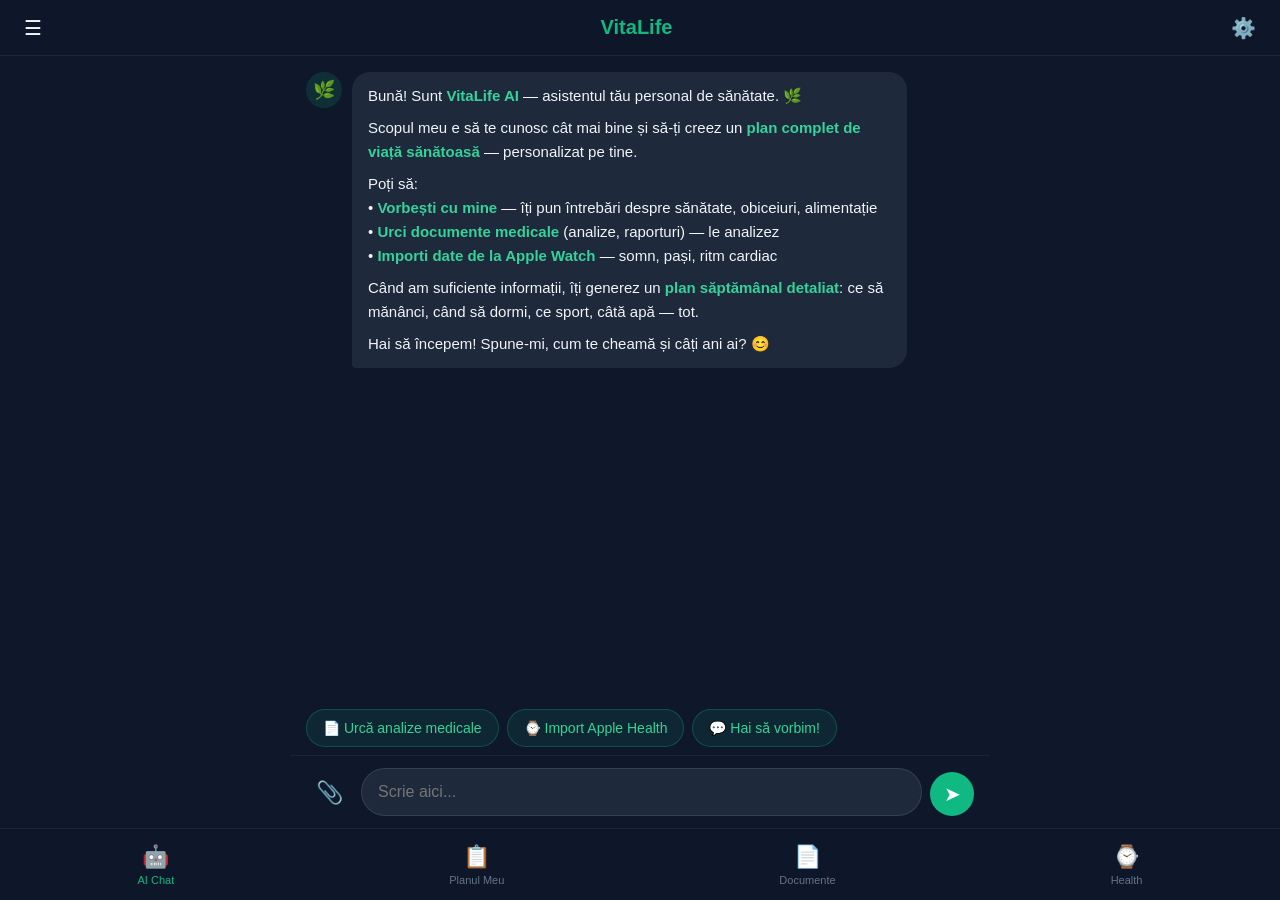
==== commit 5e7af218: "fix: add GPT-4.5/o3/o4 models, fix chat input hidden behind nav https://claude.ai/code/session_01HJo" ====
--- a/index.html
+++ b/index.html
@@ -173,7 +173,10 @@
                             <option value="gpt-4o-mini">GPT-4o Mini (rapid, ieftin)</option>
                             <option value="gpt-4o">GPT-4o (avansat)</option>
                             <option value="gpt-4.1-mini">GPT-4.1 Mini</option>
-                            <option value="gpt-4.1">GPT-4.1 (cel mai avansat)</option>
+                            <option value="gpt-4.1">GPT-4.1 (avansat)</option>
+                            <option value="gpt-4.5-preview">GPT-4.5 (cel mai avansat)</option>
+                            <option value="o3">o3 (reasoning)</option>
+                            <option value="o4-mini">o4-mini (reasoning rapid)</option>
                         </select>
                     </div>
 
--- a/css/style.css
+++ b/css/style.css
@@ -95,11 +95,14 @@
 
 /* ===== Main Content ===== */
 .main-content {
-    padding-top: var(--header-height);
-    padding-bottom: var(--nav-height);
-    height: 100dvh;
-}
-.page { display: none; height: 100%; }
+    position: fixed;
+    top: var(--header-height);
+    bottom: var(--nav-height);
+    left: 0;
+    right: 0;
+    overflow: hidden;
+}
+.page { display: none; height: 100%; overflow-y: auto; }
 .page.active { display: flex; flex-direction: column; animation: fadeIn 0.3s ease; }
 @keyframes fadeIn { from { opacity: 0; } to { opacity: 1; } }
 
@@ -123,11 +126,11 @@
 /* ===== Chat (Main Screen) ===== */
 .chat-container {
     flex: 1; display: flex; flex-direction: column; max-width: 700px;
-    margin: 0 auto; width: 100%;
+    margin: 0 auto; width: 100%; height: 100%; overflow: hidden;
 }
 .chat-messages {
     flex: 1; overflow-y: auto; padding: 16px; display: flex;
-    flex-direction: column; gap: 16px;
+    flex-direction: column; gap: 16px; min-height: 0;
 }
 .message { display: flex; gap: 10px; max-width: 90%; animation: msgIn 0.3s ease; }
 @keyframes msgIn { from { opacity: 0; transform: translateY(10px); } to { opacity: 1; transform: translateY(0); } }
@@ -181,8 +184,9 @@
 
 /* Chat actions (quick reply buttons) */
 .chat-actions {
-    display: flex; flex-wrap: wrap; gap: 8px; padding: 0 16px;
+    display: flex; flex-wrap: wrap; gap: 8px; padding: 8px 16px;
     max-width: 700px; margin: 0 auto; width: 100%;
+    flex-shrink: 0;
 }
 .chat-action-btn {
     padding: 10px 16px; background: rgba(16,185,129,0.1);
@@ -197,7 +201,8 @@
 .chat-input-area {
     display: flex; align-items: flex-end; gap: 8px; padding: 12px 16px;
     border-top: 1px solid rgba(255,255,255,0.06);
-    background: rgba(15,23,42,0.5);
+    background: var(--bg);
+    flex-shrink: 0;
 }
 .chat-input-area textarea {
     flex: 1; padding: 12px 16px; background: var(--bg-card);
